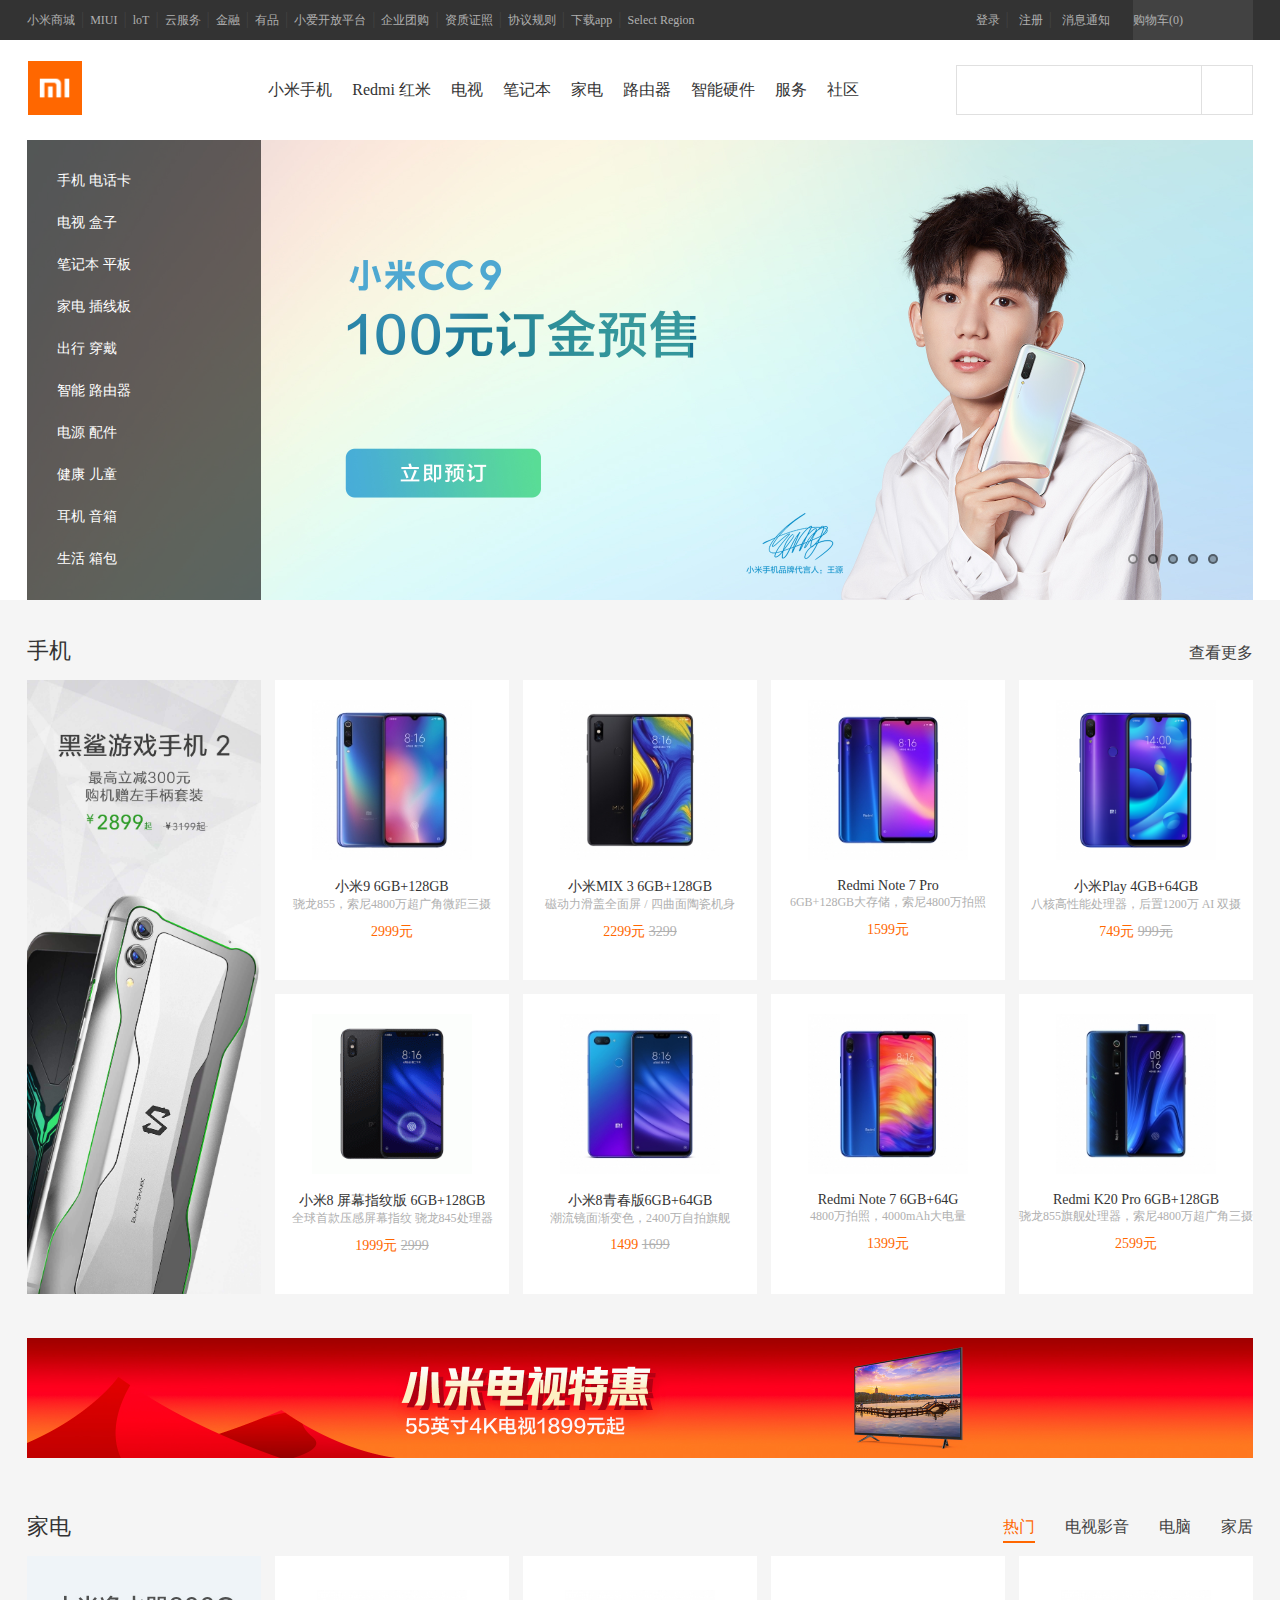
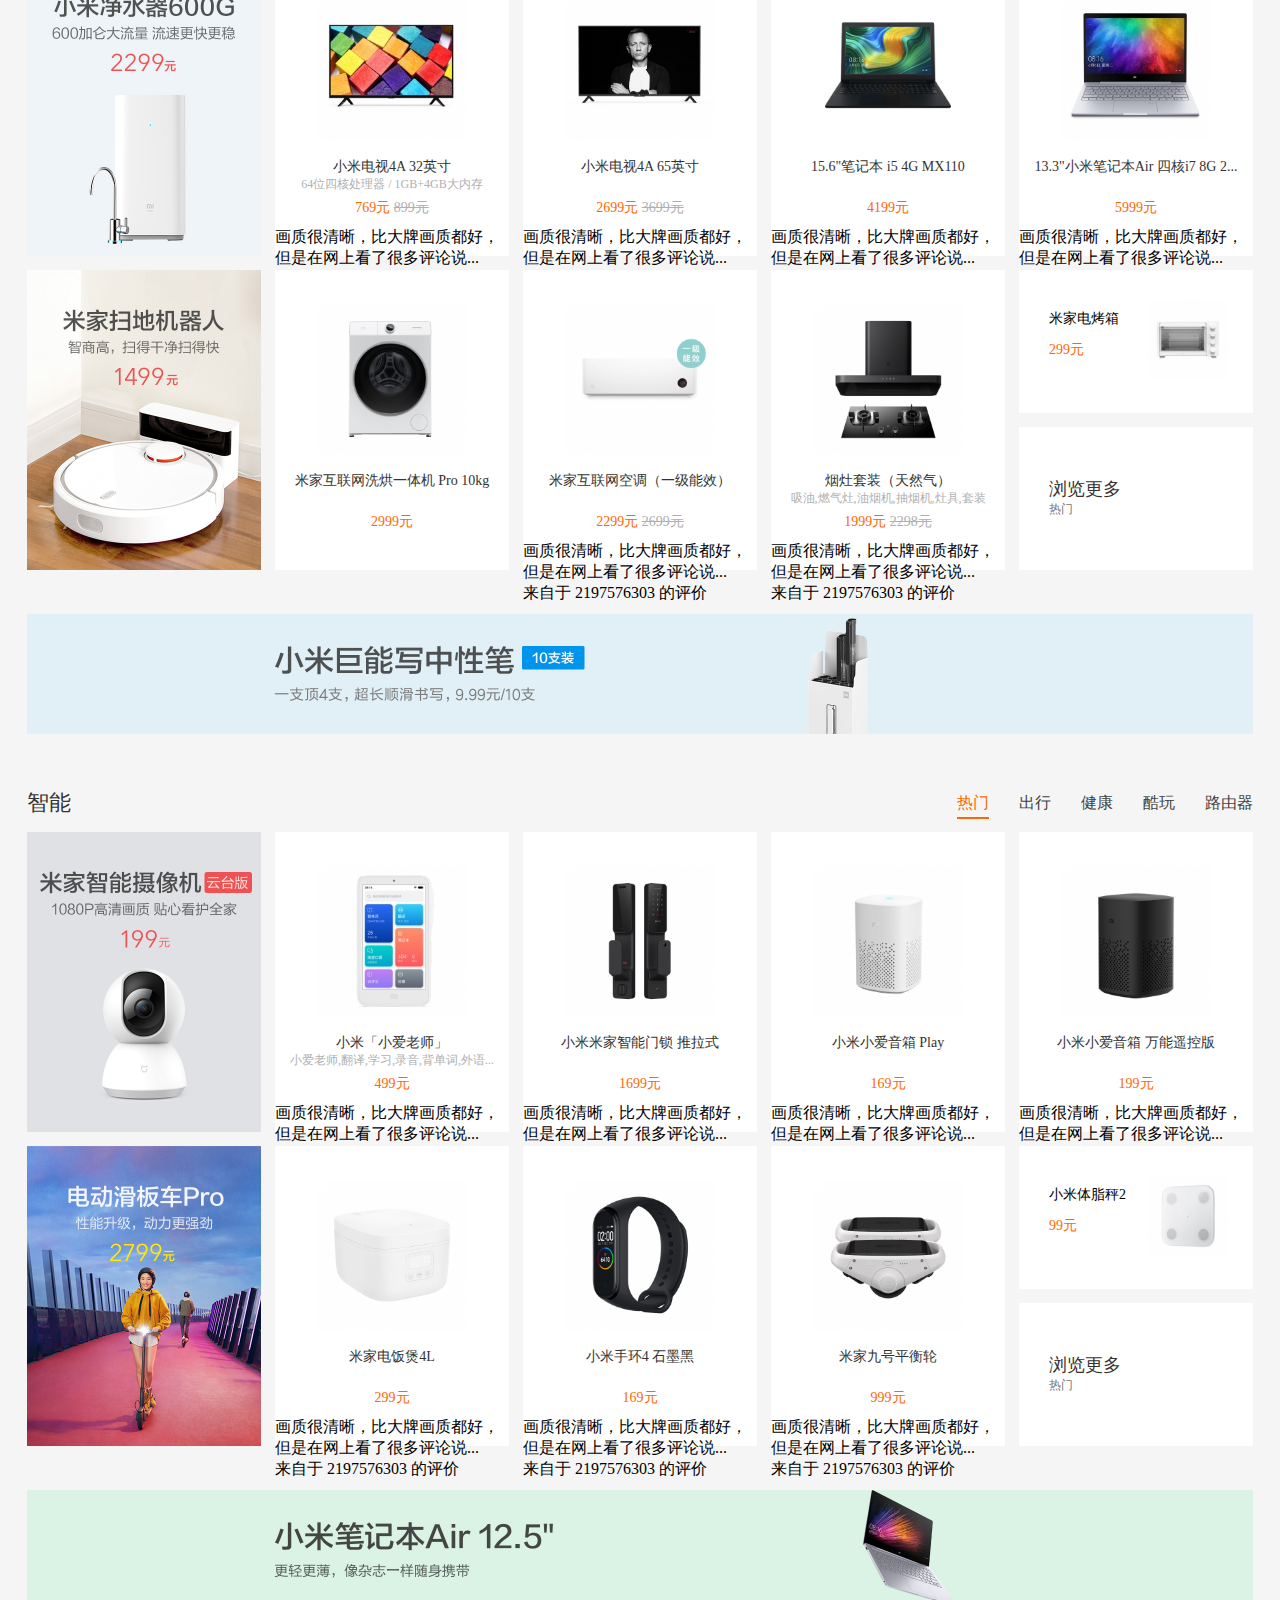
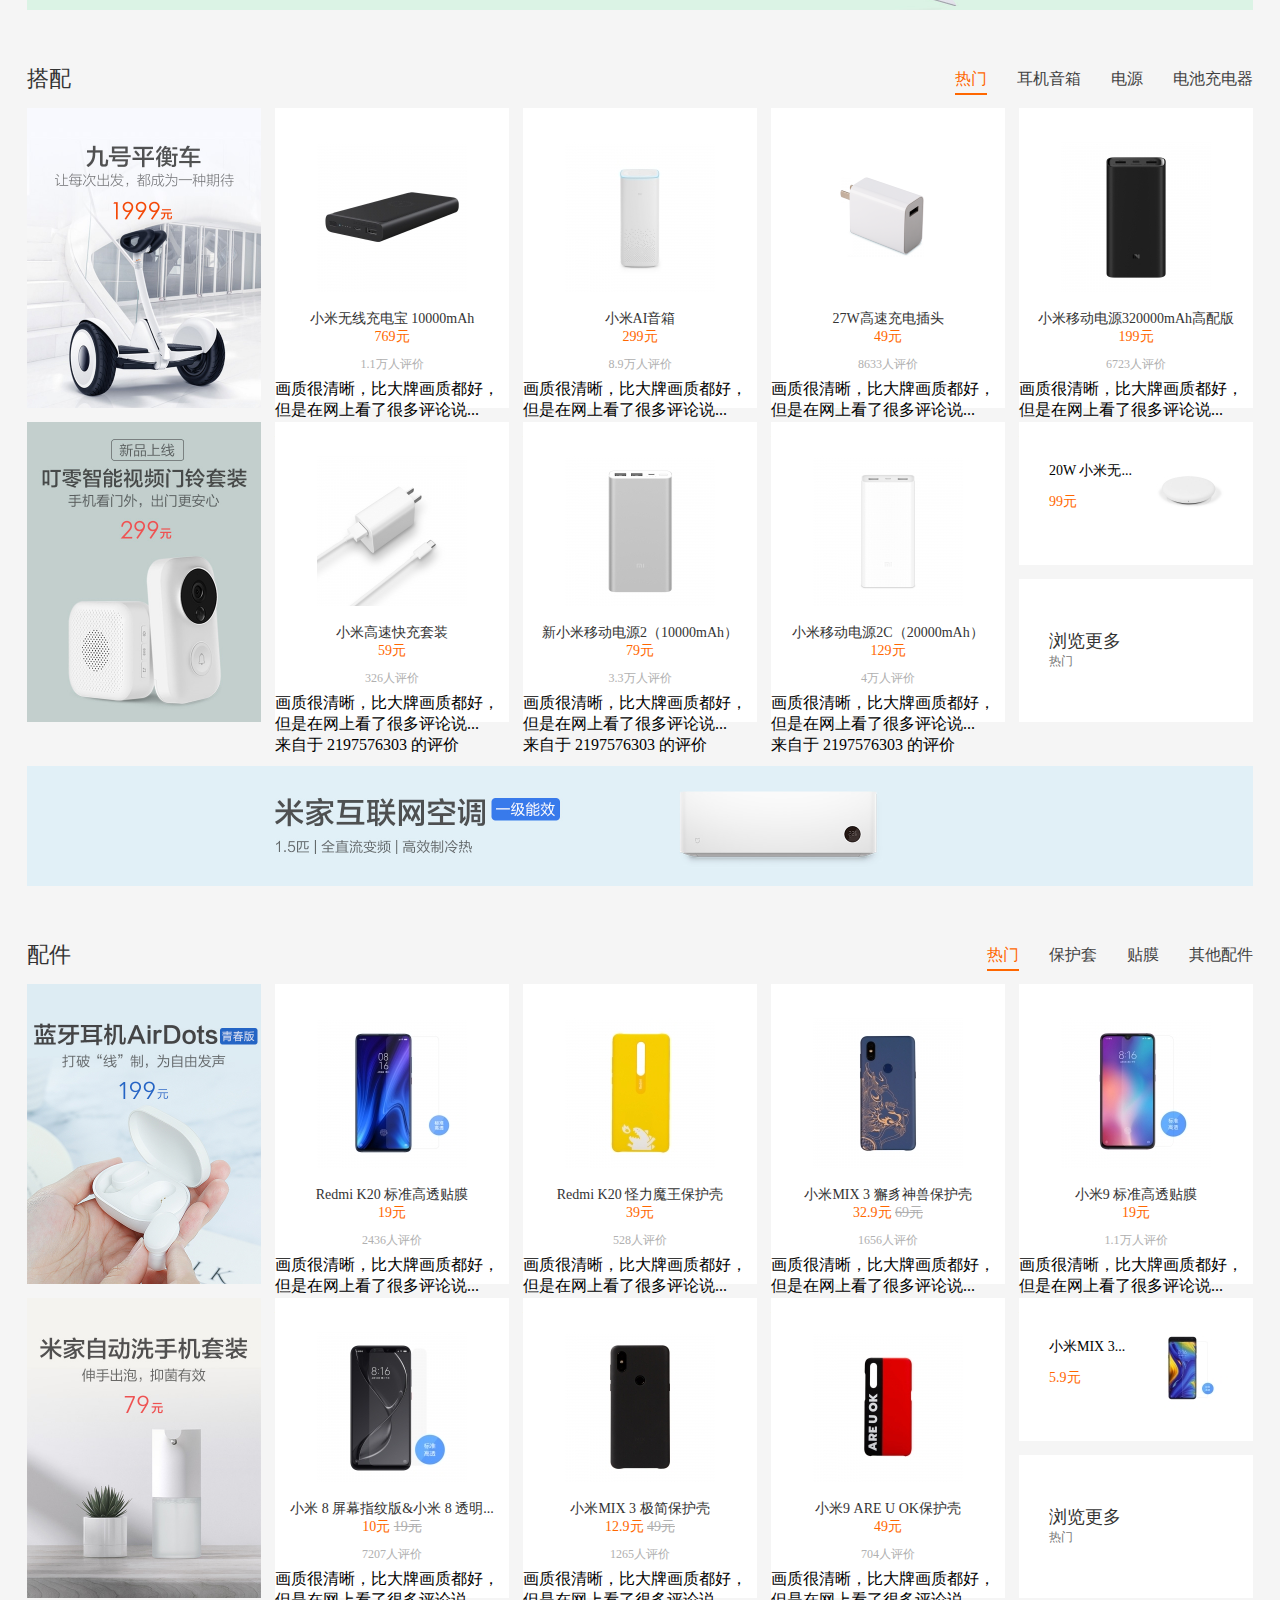
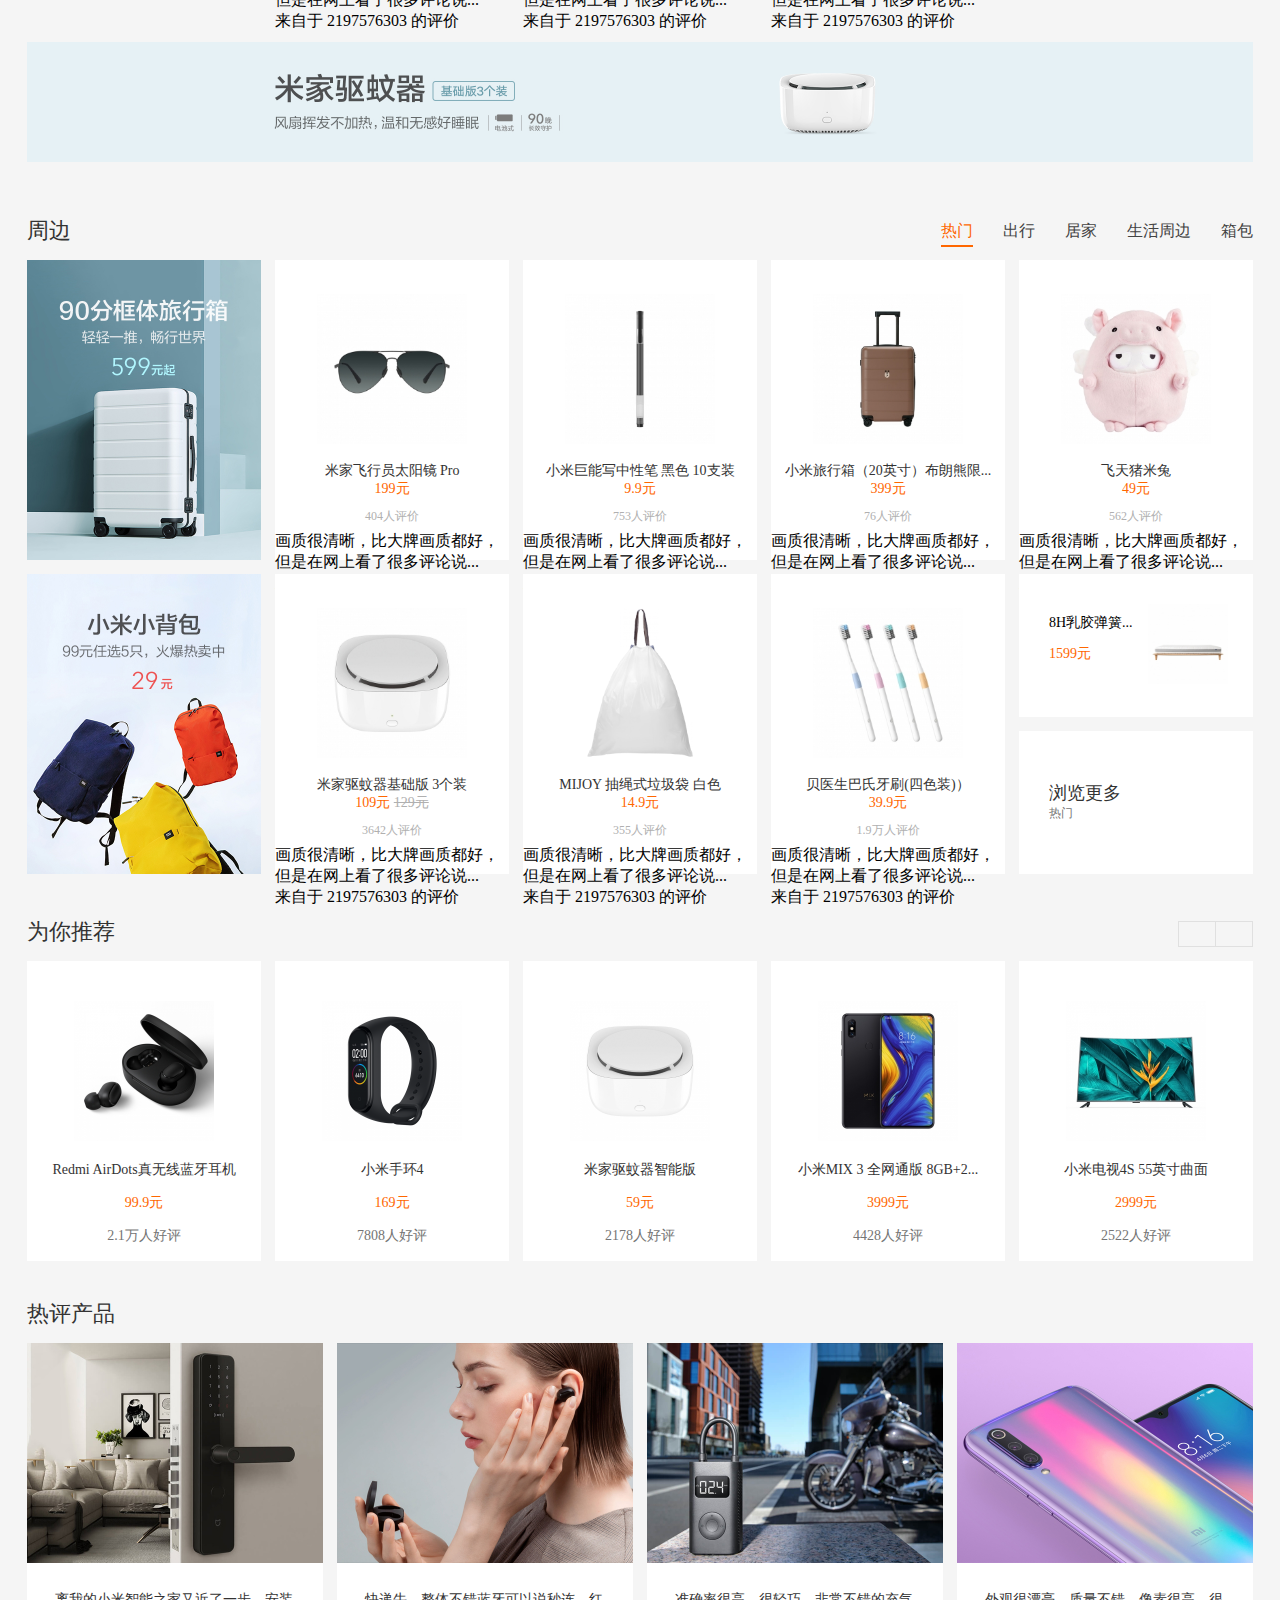
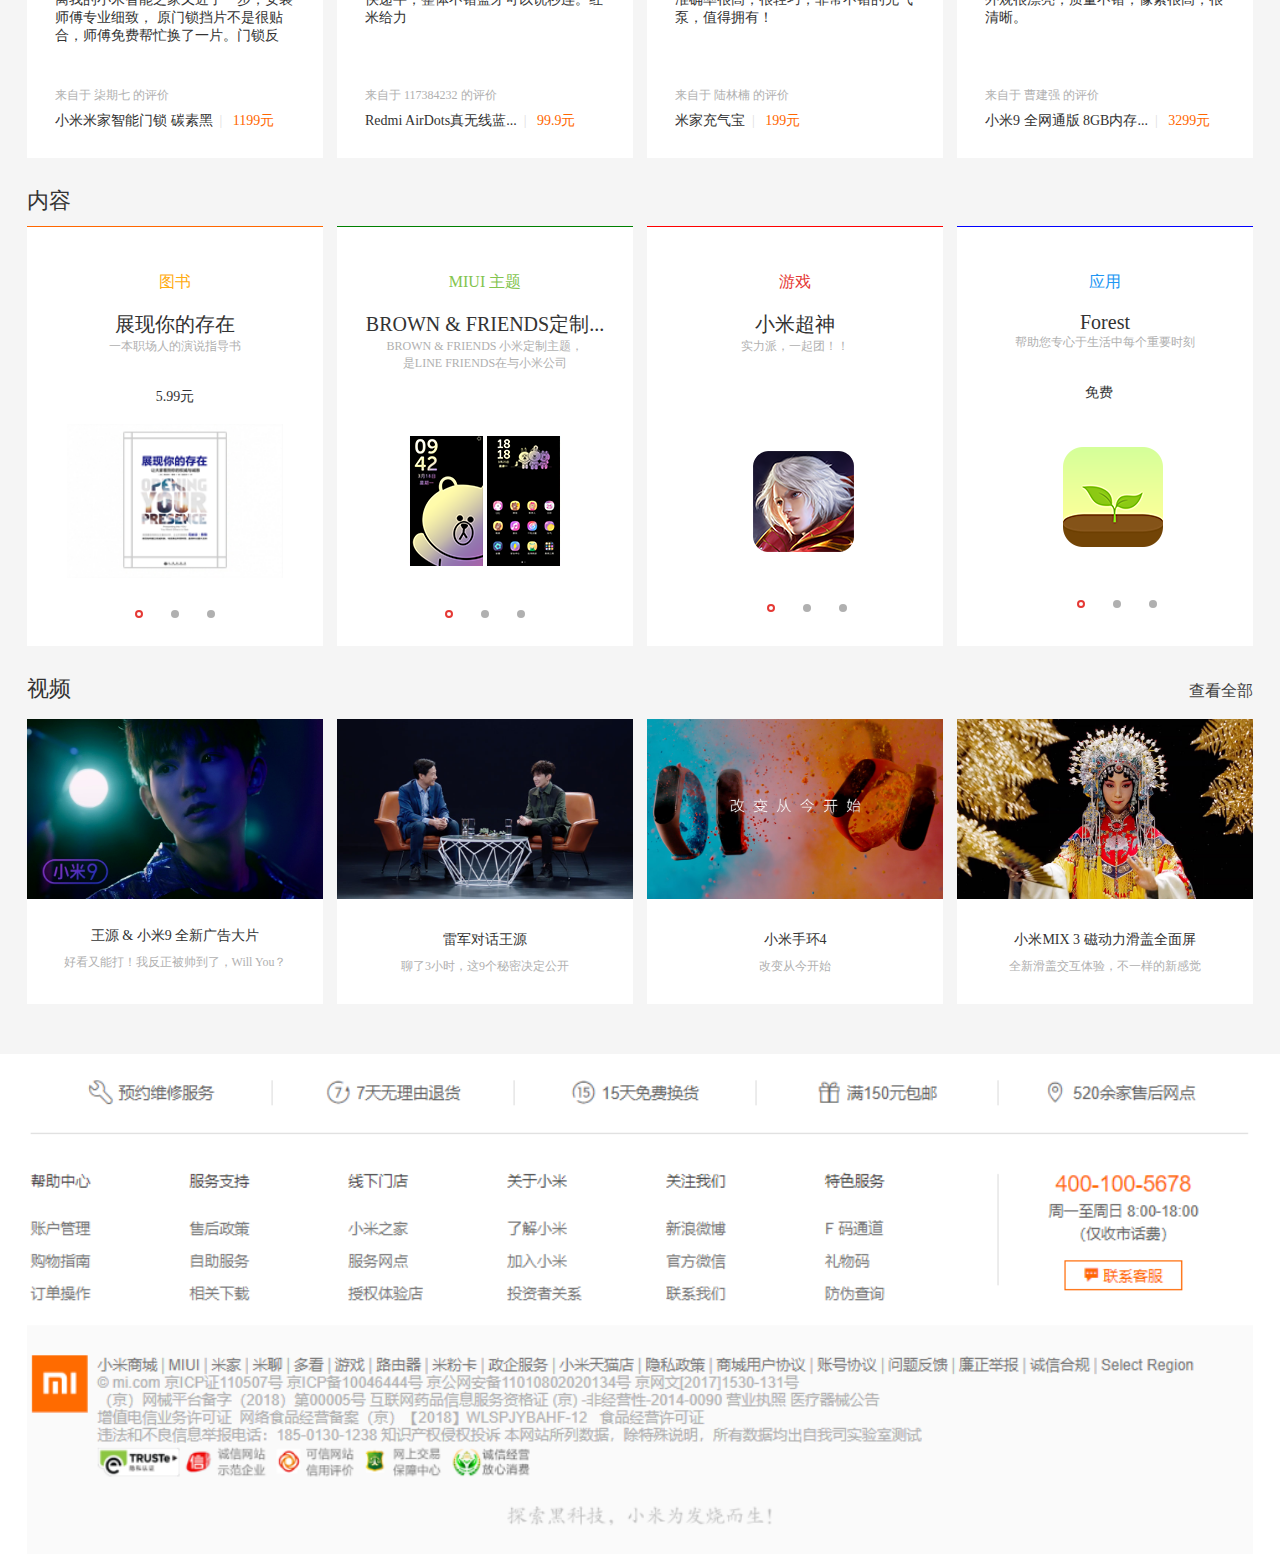
==== index.html @ 8a7d08f1 "xiaomi2" ====
<!DOCTYPE html>
<html lang="en">

<head>
    <meta charset="UTF-8">
    <meta name="viewport" content="width=device-width, initial-scale=1.0">
    <meta http-equiv="X-UA-Compatible" content="ie=edge">
    <title>小米</title>
    <link rel="stylesheet" href="css/intex.css">
    <link rel="stylesheet" href="https://at.alicdn.com/t/font_1262362_yqlhal5n5m.css">
</head>

<body>
    <!--头部开始  -->
    <div class="header">
        <div class="header-box">
            <div class="header-left">
                <a href="">小米商城</a><span>|</span><a href="">MIUI</a><span>|</span><a href="">loT</a><span>|</span><a
                    href="">云服务</a><span>|</span><a href="">金融</a><span>|</span><a href="">有品</a><span>|</span><a
                    href="">小爱开放平台</a><span>|</span><a href="">企业团购</a><span>|</span><a href="">资质证照</a><span>|</span><a
                    href="">协议规则</a><span>|</span><a href="">下载app</a><span>|</span><a href="">Select Region
                    </Select></a>
            </div>
            <div class="header-right">
                <div class="header-shopping">
                    <a href="">
                        <div><i class="iconfont icon-shouye2-copy"></div></i>
                        <p>购物车(0)</p>
                </div>
                </a>
                <div class="right1">
                    <a href="">登录</a><span>|</span>
                    <a href="">注册</a><span>|</span>
                    <a href="">消息通知</a></div>
            </div>
        </div>
    </div>
    <!-- 头部结束 -->
    <!-- 搜索栏开始 -->
    <div class="box1">
        <div class="box2">
            <img src="img/img72.png" alt="">
        </div>
        <div class="box3">
            <ul class="box4">
                <li>社区</li>
                <li>服务</li>
                <li>智能硬件</li>
                <li>路由器</li>
                <li>家电</li>
                <li>笔记本</li>
                <li>电视</li>
                <li>Redmi 红米</li>
                <li>小米手机</li>
            </ul>
        </div>
        <div class="big">
        <input type="text">
        <div class="box5 box6">
            <i class="iconfont icon-sousuo"></i>
        </div>
    </div>
    </div>
    <!-- 搜索栏结束 -->
    <!-- 轮播图开始 -->
    <div class="box7">
        <div class="box8">
           <a href=""><img src="img/img82.jpg" alt=""></a>
           <a href=""><img src="img/img81.jpg" alt=""></a>
           <a href=""><img src="img/img80.jpg" alt=""></a>
           <a href=""><img src="img/img79.jpg" alt=""></a>
           <a href=""><img src="img/img78.jpg" alt=""></a>
           <div class="box9">
             <div class="box11">手机 电话卡
                 <i class="iconfont icon-left1"  ></i>
             </div>
              <div class="box11">电视 盒子
                    <i class="iconfont icon-left1"  ></i>
              </div>
              <div class="box11">笔记本 平板
                    <i class="iconfont icon-left1"  ></i>
              </div>
              <div class="box11">家电 插线板
                    <i class="iconfont icon-left1"  ></i>
              </div>
              <div class="box11">出行 穿戴
                    <i class="iconfont icon-left1"  ></i>
              </div>
              <div class="box11">智能 路由器
                    <i class="iconfont icon-left1"  ></i>
              </div>
              <div class="box11">电源  配件
                    <i class="iconfont icon-left1"  ></i>
              </div>
              <div class="box11">健康 儿童
                    <i class="iconfont icon-left1"  ></i>
              </div>
              <div class="box11">耳机 音箱
                    <i class="iconfont icon-left1"  ></i>
              </div>
              <div class="box11">生活 箱包
                    <i class="iconfont icon-left1"  ></i>
              </div>
           </div>
           <div class="jiantou jiantou1">
                <i class="iconfont icon-left" ></i>
           </div>
           <div class="jiantou jiantou2">
               <i class="iconfont icon-jiantou" ></i>
           </div>
           <div class="dian">
               <div class="dian1"></div>
               <div class="dian1"></div>
               <div class="dian1"></div>
               <div class="dian1"></div>
               <div class="dian1 dian2"></div>
           </div>
        </div>
    </div>
    <!-- 手机开始 -->
    <div class="main">
        <div class="main-box1">
            <div class="main-box1-top">
                <div class="main-box1-title">手机</div>
                <div class="main-box1-more">
                    查看更多
                    <i class="iconfont icon-yuanxingyoujiantou"></i>
                </div>
            </div>
            <ul class="main-box1-bottom">
                <div class="main-box1-bottom1">
                    <img src="img/img2.jpg" alt="">
                </div>
                <ul class="main-box1-bottom2">
                    <li class="mobile">
                        <div class="mobile-img1">
                            <img src="img/img3.jpg" alt="">
                        </div>
                        <div class="box-1">小米9 6GB+128GB</div>
                        <div class="box-2">骁龙855，索尼4800万超广角微距三摄</div>
                        <div class="box-3">2999元</div>
                    </li>
                    <li class="mobile">
                        <div class="mobile-img1">
                            <img src="img/img4.jpg" alt="">
                        </div>
                        <div class="box-4">小米MIX 3 6GB+128GB</div>
                        <div class="box-5">磁动力滑盖全面屏 / 四曲面陶瓷机身</div>
                        <div class="box-6">2299元
                            <s class="box-7">3299</s>
                        </div>
                    </li>
                    <li class="mobile">
                        <div class="mobile-img1">
                            <img src="img/img5.jpg" alt="">
                        </div>
                        <div class="box-8">Redmi Note 7 Pro</div>
                        <div class="box-9">6GB+128GB大存储，索尼4800万拍照</div>
                        <div class="box-10">1599元</div>
                    </li>
                    <li class="mobile">
                        <div class="mobile-img1">
                            <img src="img/img6.png" alt="">
                        </div>
                        <div class="box-11">小米Play 4GB+64GB</div>
                        <div class="box-12">八核高性能处理器，后置1200万 AI 双摄</div>
                        <div class="box-13">749元 <s class="box-14">999元</s></div>
                    </li>
                    <li class="mobile">
                        <div class="mobile-img1">
                            <img src="img/img7.png" alt="">
                        </div>
                        <div class="box-15">小米8 屏幕指纹版 6GB+128GB</div>
                        <div class="box-16">全球首款压感屏幕指纹 骁龙845处理器</div>
                        <div class="box-17">1999元 <s class="box-18">2999</s></div>
                    </li>
                    <li class="mobile">
                        <div class="mobile-img1">
                            <img src="img/img8.jpg" alt="">
                        </div>
                        <div class="box-19">小米8青春版6GB+64GB</div>
                        <div class="box-20">潮流镜面渐变色，2400万自拍旗舰</div>
                        <div class="box-21">1499 <s class="box-22">1699</s></div>
                    </li>
                    <li class="mobile">
                        <div class="mobile-img1">
                            <img src="img/img9.jpg" alt="">
                        </div>
                        <div class="box-23">Redmi Note 7 6GB+64G</div>
                        <div class="box-24">4800万拍照，4000mAh大电量</div>
                        <div class="box-25">1399元</div>
                    </li>
                    <li class="mobile">
                        <div class="mobile-img1">
                            <img src="img/img10.jpg" alt="">
                        </div>
                        <div class="box-26">Redmi K20 Pro 6GB+128GB</div>
                        <div class="box-27">骁龙855旗舰处理器，索尼4800万超广角三摄</div>
                        <div class="box-28">2599元</div>
                    </li>
                </ul>
        </div>
        <div class="box-29">
            <img src="img/img11.jpg" alt="">
        </div>
        <div class="box-30">
            <div class="box-31">
                <div class="box-33">家电 </div>
                <div class="box-34">家居</div>
                <div class="box-34">电脑</div>
                <div class="box-34">电视影音</div>
                <div class="box-34 box-35">热门</div>
            </div>
            <div class="box-32">
                <div class="box-36">
                    <div class="box-38">
                        <img src="img/img12.jpg" alt="">
                    </div>
                    <div class="box-38">
                        <img src="img/img13.jpg" alt="">
                    </div>
                </div>
                <ul class="box-40">
                    <li class="box-41">
                        <div class="box-43">
                            <img src="img/img14.jpg" alt="">

                        </div>
                        <div class="box-44">小米电视4A 32英寸</div>
                        <div class="box-45">64位四核处理器 / 1GB+4GB大内存</div>
                        <div class="box-46">769元 <s class="box-47">899元</s></div>
                        <div class="box66">
                            <span>画质很清晰，比大牌画质都好，但是在网上看了很多评论说...</span>
                            <div class="box67"> 来自于 2197576303 的评价</div>
                        </div>
                    </li>
                    <li class="box-41">
                        <div class="box-43">
                            <img src="img/img15.jpg" alt="">
                        </div>
                        <div class="box-44">小米电视4A 65英寸</div>
                        <div class="box-45"></div>
                        <div class="box-46">2699元 <s class="box-47">3699元</s></div>
                        <div class="box66">
                            <span>画质很清晰，比大牌画质都好，但是在网上看了很多评论说...</span>
                            <div class="box67"> 来自于 2197576303 的评价</div>
                        </div>
                    </li>
                    <li class="box-41">
                        <div class="box-43">
                            <img src="img/img16.png" alt="">
                        </div>
                        <div class="box-44">15.6"笔记本 i5 4G MX110</div>
                        <div class="box-45"></div>
                        <div class="box-46">4199元</div>
                        <div class="box66">
                            <span>画质很清晰，比大牌画质都好，但是在网上看了很多评论说...</span>
                            <div class="box67"> 来自于 2197576303 的评价</div>
                        </div>
                    </li>
                    <li class="box-41">
                        <div class="box-43">
                            <img src="img/img17.jpg" alt="">
                        </div>
                        <div class="box-44">13.3"小米笔记本Air 四核i7 8G 2...</div>
                        <div class="box-45"></div>
                        <div class="box-46">5999元</div>
                        <div class="box66">
                            <span>画质很清晰，比大牌画质都好，但是在网上看了很多评论说...</span>
                            <div class="box67"> 来自于 2197576303 的评价</div>
                        </div>
                    </li>
                    <li class="box-41">
                        <div class="box-43">
                            <img src="img/img18.jpg" alt="">
                        </div>
                        <div class="box-44">米家互联网洗烘一体机 Pro 10kg</div>
                        <div class="box-45"></div>
                        <div class="box-46">2999元</div>
                    </li>
                    <li class="box-41">
                        <div class="box-43">
                            <img src="img/img19.jpg" alt="">
                        </div>
                        <div class="box-44">米家互联网空调（一级能效）</div>
                        <div class="box-45"></div>
                        <div class="box-46">2299元 <s class="box-47">2699元</s></div>
                        <div class="box66">
                            <span>画质很清晰，比大牌画质都好，但是在网上看了很多评论说...</span>
                            <div class="box67"> 来自于 2197576303 的评价</div>
                        </div>
                    </li>
                    <li class="box-41">
                        <div class="box-43">
                            <img src="img/img20.jpg" alt="">
                        </div>
                        <div class="box-44">烟灶套装（天然气）</div>
                        <div class="box-45">吸油,燃气灶,油烟机,抽烟机,灶具,套装</div>
                        <div class="box-46">1999元 <s class="box-47">2298元</s></div>
                        <div class="box66">
                            <span>画质很清晰，比大牌画质都好，但是在网上看了很多评论说...</span>
                            <div class="box67"> 来自于 2197576303 的评价</div>
                        </div>
                    </li>
                    <li class="box-41 box-42">
                        <div class="box-48">
                            <img src="img/img21.jpg" alt="">
                        </div>
                        <div class="box-49">米家电烤箱</div>
                        <div class="box-50">299元</div>
                    </li>
                    <li class="box-41 box-42">
                        <div class="box-51">
                            <i class="iconfont icon-youjiantou"></i>
                        </div>
                        <div class="box-52">浏览更多 </div>
                        <div class="box-53">热门</div>
                    </li>
                </ul>
            </div>
        </div>
        <div class="box-29">
            <img src="img/img22.jpg" alt="">
        </div>
        <div class="box-30">
            <div class="box-31">
                <div class="box-33">智能 </div>
                <div class="box-34">路由器</div>
                <div class="box-34">酷玩</div>
                <div class="box-34">健康</div>
                <div class="box-34">出行</div>
                <div class="box-34 box-35">热门</div>
            </div>
            <div class="box-32">
                <div class="box-36">
                    <div class="box-38">
                        <img src="img/img23.jpg" alt="">
                    </div>
                    <div class="box-38">
                        <img src="img/img24.jpg" alt="">
                    </div>
                </div>
                <ul class="box-40">
                    <li class="box-41">
                        <div class="box-43">
                            <img src="img/img25.jpg" alt="">

                        </div>
                        <div class="box-44">小米「小爱老师」</div>
                        <div class="box-45">小爱老师,翻译,学习,录音,背单词,外语...</div>
                        <div class="box-46">499元</div>
                        <div class="box66">
                            <span>画质很清晰，比大牌画质都好，但是在网上看了很多评论说...</span>
                            <div class="box67"> 来自于 2197576303 的评价</div>
                        </div>
                    </li>
                    <li class="box-41">
                        <div class="box-43">
                            <img src="img/img26.jpg" alt="">
                        </div>
                        <div class="box-44">小米米家智能门锁 推拉式</div>
                        <div class="box-45"></div>
                        <div class="box-46">1699元</div>
                        <div class="box66">
                            <span>画质很清晰，比大牌画质都好，但是在网上看了很多评论说...</span>
                            <div class="box67"> 来自于 2197576303 的评价</div>
                        </div>
                    </li>
                    <li class="box-41">
                        <div class="box-43">
                            <img src="img/img27.jpg" alt="">
                        </div>
                        <div class="box-44">小米小爱音箱 Play</div>
                        <div class="box-45"></div>
                        <div class="box-46">169元</div>
                        <div class="box66">
                            <span>画质很清晰，比大牌画质都好，但是在网上看了很多评论说...</span>
                            <div class="box67"> 来自于 2197576303 的评价</div>
                        </div>
                    </li>
                    <li class="box-41">
                        <div class="box-43">
                            <img src="img/img28.jpg" alt="">
                        </div>
                        <div class="box-44">小米小爱音箱 万能遥控版</div>
                        <div class="box-45"></div>
                        <div class="box-46">199元</div>
                        <div class="box66">
                            <span>画质很清晰，比大牌画质都好，但是在网上看了很多评论说...</span>
                            <div class="box67"> 来自于 2197576303 的评价</div>
                        </div>
                    </li>
                    <li class="box-41">
                        <div class="box-43">
                            <img src="img/img29.jpg" alt="">
                        </div>
                        <div class="box-44">米家电饭煲4L</div>
                        <div class="box-45"></div>
                        <div class="box-46">299元</div>
                        <div class="box66">
                            <span>画质很清晰，比大牌画质都好，但是在网上看了很多评论说...</span>
                            <div class="box67"> 来自于 2197576303 的评价</div>
                        </div>
                    </li>
                    <li class="box-41">
                        <div class="box-43">
                            <img src="img/img29.png" alt="">
                        </div>
                        <div class="box-44">小米手环4 石墨黑</div>
                        <div class="box-45"></div>
                        <div class="box-46">169元</div>
                        <div class="box66">
                            <span>画质很清晰，比大牌画质都好，但是在网上看了很多评论说...</span>
                            <div class="box67"> 来自于 2197576303 的评价</div>
                        </div>
                    </li>
                    <li class="box-41">
                        <div class="box-43">
                            <img src="img/img30.jpg" alt="">
                        </div>
                        <div class="box-44">米家九号平衡轮</div>
                        <div class="box-45"></div>
                        <div class="box-46">999元</div>
                        <div class="box66">
                            <span>画质很清晰，比大牌画质都好，但是在网上看了很多评论说...</span>
                            <div class="box67"> 来自于 2197576303 的评价</div>
                        </div>
                    </li>
                    <li class="box-41 box-42">
                        <div class="box-48">
                            <img src="img/img31.jpg" alt="">
                        </div>
                        <div class="box-49">小米体脂秤2</div>
                        <div class="box-50">99元</div>
                    </li>
                    <li class="box-41 box-42">
                        <div class="box-51">
                            <i class="iconfont icon-youjiantou"></i>
                        </div>
                        <div class="box-52">浏览更多 </div>
                        <div class="box-53">热门</div>
                    </li>
                </ul>
            </div>
        </div>
        <div class="box-29">
            <img src="img/img32.jpg" alt="">
        </div>
        <div class="box-30">
            <div class="box-31">
                <div class="box-33">搭配 </div>
                <div class="box-34">电池充电器</div>
                <div class="box-34">电源</div>
                <div class="box-34">耳机音箱</div>
                <div class="box-34 box-35">热门</div>
            </div>
            <div class="box-32">
                <div class="box-36">
                    <div class="box-38">
                        <img src="img/img33.jpg" alt="">
                    </div>
                    <div class="box-38">
                        <img src="img/img34.jpg" alt="">
                    </div>
                </div>
                <ul class="box-40">
                    <li class="box-41">
                        <div class="box-43">
                            <img src="img/img35.jpg" alt="">

                        </div>
                        <div class="box-44">小米无线充电宝 10000mAh</div>
                        <div class="box-46">769元</div>
                        <div class="box-45">1.1万人评价</div>
                        <div class="box66">
                            <span>画质很清晰，比大牌画质都好，但是在网上看了很多评论说...</span>
                            <div class="box67"> 来自于 2197576303 的评价</div>
                        </div>
                    </li>
                    <li class="box-41">
                        <div class="box-43">
                            <img src="img/img36.jpg" alt="">
                        </div>
                        <div class="box-44">小米AI音箱</div>
                        <div class="box-46">299元</div>
                        <div class="box-45">8.9万人评价</div>
                        <div class="box66">
                            <span>画质很清晰，比大牌画质都好，但是在网上看了很多评论说...</span>
                            <div class="box67"> 来自于 2197576303 的评价</div>
                        </div>
                    </li>
                    <li class="box-41">
                        <div class="box-43">
                            <img src="img/img37.png" alt="">
                        </div>
                        <div class="box-44">27W高速充电插头</div>
                        <div class="box-46">49元</div>
                        <div class="box-45">8633人评价</div>
                        <div class="box66">
                            <span>画质很清晰，比大牌画质都好，但是在网上看了很多评论说...</span>
                            <div class="box67"> 来自于 2197576303 的评价</div>
                        </div>
                    </li>
                    <li class="box-41">
                        <div class="box-43">
                            <img src="img/img38.jpg" alt="">
                        </div>
                        <div class="box-44">小米移动电源320000mAh高配版</div>
                        <div class="box-46">199元</div>
                        <div class="box-45">6723人评价</div>
                        <div class="box66">
                            <span>画质很清晰，比大牌画质都好，但是在网上看了很多评论说...</span>
                            <div class="box67"> 来自于 2197576303 的评价</div>
                        </div>
                    </li>
                    <li class="box-41">
                        <div class="box-43">
                            <img src="img/img39.jpg" alt="">
                        </div>
                        <div class="box-44">小米高速快充套装</div>
                        <div class="box-46">59元</div>
                        <div class="box-45">326人评价</div>
                        <div class="box66">
                            <span>画质很清晰，比大牌画质都好，但是在网上看了很多评论说...</span>
                            <div class="box67"> 来自于 2197576303 的评价</div>
                        </div>
                    </li>
                    <li class="box-41">
                        <div class="box-43">
                            <img src="img/img40.jpg" alt="">
                        </div>
                        <div class="box-44">新小米移动电源2（10000mAh）</div>
                        <div class="box-46">79元</div>
                        <div class="box-45">3.3万人评价</div>
                        <div class="box66">
                            <span>画质很清晰，比大牌画质都好，但是在网上看了很多评论说...</span>
                            <div class="box67"> 来自于 2197576303 的评价</div>
                        </div>
                    </li>
                    <li class="box-41">
                        <div class="box-43">
                            <img src="img/img41.jpg" alt="">
                        </div>
                        <div class="box-44">小米移动电源2C（20000mAh）</div>
                        <div class="box-46">129元</div>
                        <div class="box-45">4万人评价</div>
                        <div class="box66">
                            <span>画质很清晰，比大牌画质都好，但是在网上看了很多评论说...</span>
                            <div class="box67"> 来自于 2197576303 的评价</div>
                        </div>
                    </li>
                    <li class="box-41 box-42">
                        <div class="box-48">
                            <img src="img/img42.jpg" alt="">
                        </div>
                        <div class="box-49">20W 小米无...</div>
                        <div class="box-50">99元</div>
                    </li>
                    <li class="box-41 box-42">
                        <div class="box-51">
                            <i class="iconfont icon-youjiantou"></i>
                        </div>
                        <div class="box-52">浏览更多 </div>
                        <div class="box-53">热门</div>
                    </li>
                </ul>
            </div>
        </div>
        <div class="box-29">
            <img src="img/img43.jpg" alt="">
        </div>
        <div class="box-30">
            <div class="box-31">
                <div class="box-33">配件 </div>
                <div class="box-34">其他配件</div>
                <div class="box-34">贴膜</div>
                <div class="box-34">保护套</div>
                <div class="box-34 box-35">热门</div>
            </div>
            <div class="box-32">
                <div class="box-36">
                    <div class="box-38">
                        <img src="img/img45.jpg" alt="">
                    </div>
                    <div class="box-38">
                        <img src="img/img46.jpg" alt="">
                    </div>
                </div>
                <ul class="box-40">
                    <li class="box-41">
                        <div class="box-43">
                            <img src="img/img47.jpg" alt="">

                        </div>
                        <div class="box-44">Redmi K20 标准高透贴膜</div>
                        <div class="box-46">19元</div>
                        <div class="box-45">2436人评价</div>
                        <div class="box66">
                            <span>画质很清晰，比大牌画质都好，但是在网上看了很多评论说...</span>
                            <div class="box67"> 来自于 2197576303 的评价</div>
                        </div>
                    </li>
                    <li class="box-41">
                        <div class="box-43">
                            <img src="img/img48.jpg" alt="">
                        </div>
                        <div class="box-44">Redmi K20 怪力魔王保护壳</div>
                        <div class="box-46">39元</div>
                        <div class="box-45">528人评价</div>
                        <div class="box66">
                            <span>画质很清晰，比大牌画质都好，但是在网上看了很多评论说...</span>
                            <div class="box67"> 来自于 2197576303 的评价</div>
                        </div>
                    </li>
                    <li class="box-41">
                        <div class="box-43">
                            <img src="img/img49.jpg" alt="">
                        </div>
                        <div class="box-44">小米MIX 3 獬豸神兽保护壳</div>
                        <div class="box-46">32.9元 <s class="box-47">69元</s></div>
                        <div class="box-45">1656人评价</div>
                        <div class="box66">
                            <span>画质很清晰，比大牌画质都好，但是在网上看了很多评论说...</span>
                            <div class="box67"> 来自于 2197576303 的评价</div>
                        </div>
                    </li>
                    <li class="box-41">
                        <div class="box-43">
                            <img src="img/img50.jpg" alt="">
                        </div>
                        <div class="box-44">小米9 标准高透贴膜</div>
                        <div class="box-46">19元</div>
                        <div class="box-45">1.1万人评价</div>
                        <div class="box66">
                            <span>画质很清晰，比大牌画质都好，但是在网上看了很多评论说...</span>
                            <div class="box67"> 来自于 2197576303 的评价</div>
                        </div>
                    </li>
                    <li class="box-41">
                        <div class="box-43">
                            <img src="img/img51.jpg" alt="">
                        </div>
                        <div class="box-44">小米 8 屏幕指纹版&小米 8 透明...</div>
                        <div class="box-46">10元 <s class="box-47">19元</s></div>
                        <div class="box-45">7207人评价</div>
                        <div class="box66">
                            <span>画质很清晰，比大牌画质都好，但是在网上看了很多评论说...</span>
                            <div class="box67"> 来自于 2197576303 的评价</div>
                        </div>
                    </li>
                    <li class="box-41">
                        <div class="box-43">
                            <img src="img/img52.jpg" alt="">
                        </div>
                        <div class="box-44">小米MIX 3 极简保护壳</div>
                        <div class="box-46">12.9元 <s class="box-47">49元</s></div>
                        <div class="box-45">1265人评价</div>
                        <div class="box66">
                            <span>画质很清晰，比大牌画质都好，但是在网上看了很多评论说...</span>
                            <div class="box67"> 来自于 2197576303 的评价</div>
                        </div>
                    </li>
                    <li class="box-41">
                        <div class="box-43">
                            <img src="img/img53.jpg" alt="">
                        </div>
                        <div class="box-44">小米9 ARE U OK保护壳</div>
                        <div class="box-46">49元</div>
                        <div class="box-45">704人评价</div>
                        <div class="box66">
                            <span>画质很清晰，比大牌画质都好，但是在网上看了很多评论说...</span>
                            <div class="box67"> 来自于 2197576303 的评价</div>
                        </div>
                    </li>
                    <li class="box-41 box-42">
                        <div class="box-48">
                            <img src="img/img54.jpg" alt="">
                        </div>
                        <div class="box-49">小米MIX 3...</div>
                        <div class="box-50">5.9元</div>
                    </li>
                    <li class="box-41 box-42">
                        <div class="box-51">
                            <i class="iconfont icon-youjiantou"></i>
                        </div>
                        <div class="box-52">浏览更多 </div>
                        <div class="box-53">热门</div>
                    </li>
                </ul>
            </div>
        </div>
        <div class="box-29">
            <img src="img/img44.jpg" alt="">
        </div>
        <div class="box-30">
            <div class="box-31">
                <div class="box-33">周边 </div>
                <div class="box-34">箱包</div>
                <div class="box-34">生活周边</div>
                <div class="box-34">居家</div>
                <div class="box-34">出行</div>
                <div class="box-34 box-35">热门</div>
            </div>
            <div class="box-32">
                <div class="box-36">
                    <div class="box-38">
                        <img src="img/img55.jpg" alt="">
                    </div>
                    <div class="box-38">
                        <img src="img/img56.jpg" alt="">
                    </div>
                </div>
                <ul class="box-40">
                    <li class="box-41">
                        <div class="box-43">
                            <img src="img/img57.jpg" alt="">

                        </div>
                        <div class="box-44">米家飞行员太阳镜 Pro</div>
                        <div class="box-46">199元</div>
                        <div class="box-45">404人评价</div>
                        <div class="box66">
                            <span>画质很清晰，比大牌画质都好，但是在网上看了很多评论说...</span>
                            <div class="box67"> 来自于 2197576303 的评价</div>
                        </div>
                    </li>
                    <li class="box-41">
                        <div class="box-43">
                            <img src="img/img58.jpg" alt="">
                        </div>
                        <div class="box-44">小米巨能写中性笔 黑色 10支装</div>
                        <div class="box-46">9.9元</div>
                        <div class="box-45">753人评价</div>
                        <div class="box66">
                            <span>画质很清晰，比大牌画质都好，但是在网上看了很多评论说...</span>
                            <div class="box67"> 来自于 2197576303 的评价</div>
                        </div>
                    </li>
                    <li class="box-41">
                        <div class="box-43">
                            <img src="img/img59.jpg" alt="">
                        </div>
                        <div class="box-44">小米旅行箱（20英寸）布朗熊限...</div>
                        <div class="box-46">399元</div>
                        <div class="box-45">76人评价</div>
                        <div class="box66">
                            <span>画质很清晰，比大牌画质都好，但是在网上看了很多评论说...</span>
                            <div class="box67"> 来自于 2197576303 的评价</div>
                        </div>
                    </li>
                    <li class="box-41">
                        <div class="box-43">
                            <img src="img/img60.jpg" alt="">
                        </div>
                        <div class="box-44">飞天猪米兔</div>
                        <div class="box-46">49元</div>
                        <div class="box-45">562人评价</div>
                        <div class="box66">
                            <span>画质很清晰，比大牌画质都好，但是在网上看了很多评论说...</span>
                            <div class="box67"> 来自于 2197576303 的评价</div>
                        </div>
                    </li>
                    <li class="box-41">
                        <div class="box-43">
                            <img src="img/img61.jpg" alt="">
                        </div>
                        <div class="box-44">米家驱蚊器基础版 3个装</div>
                        <div class="box-46">109元 <s class="box-47">129元</s></div>
                        <div class="box-45">3642人评价</div>
                        <div class="box66">
                            <span>画质很清晰，比大牌画质都好，但是在网上看了很多评论说...</span>
                            <div class="box67"> 来自于 2197576303 的评价</div>
                        </div>
                    </li>
                    <li class="box-41">
                        <div class="box-43">
                            <img src="img/img62.png" alt="">
                        </div>
                        <div class="box-44">MIJOY 抽绳式垃圾袋 白色</div>
                        <div class="box-46">14.9元</div>
                        <div class="box-45">355人评价</div>
                        <div class="box66">
                            <span>画质很清晰，比大牌画质都好，但是在网上看了很多评论说...</span>
                            <div class="box67"> 来自于 2197576303 的评价</div>
                        </div>
                    </li>
                    <li class="box-41">
                        <div class="box-43">
                            <img src="img/img63.jpg" alt="">
                        </div>
                        <div class="box-44">贝医生巴氏牙刷(四色装)）</div>
                        <div class="box-46">39.9元</div>
                        <div class="box-45">1.9万人评价</div>
                        <div class="box66">
                            <span>画质很清晰，比大牌画质都好，但是在网上看了很多评论说...</span>
                            <div class="box67"> 来自于 2197576303 的评价</div>
                        </div>
                    </li>
                    <li class="box-41 box-42">
                        <div class="box-48">
                            <img src="img/img64.jpg" alt="">
                        </div>
                        <div class="box-49">8H乳胶弹簧...</div>
                        <div class="box-50">1599元</div>
                    </li>
                    <li class="box-41 box-42">
                        <div class="box-51">
                            <i class="iconfont icon-youjiantou"></i>
                        </div>
                        <div class="box-52">浏览更多 </div>
                        <div class="box-53">热门</div>
                    </li>
                </ul>
            </div>
        </div>
        <div class="box-54">
            <span>为你推荐</span>
            <div class="box-55">
                <i class="iconfont icon-jiantou"></i>
            </div>
            <div class="box-56">
                <i class="iconfont icon-left"></i>
            </div>
        </div>
        <div class="box-57">
            <div class="box-58">
                <div class="box-60">
                    <img src="img/img65.jpg" alt="">
                </div>
                <div class="box-61"> Redmi AirDots真无线蓝牙耳机 </div>
                <div class="box-62">99.9元</div>
                <div class="box-63"> 2.1万人好评 </div>
            </div>
            <div class="box-58">
                <div class="box-60">
                    <img src="img/img66.png" alt="">
                </div>
                <div class="box-61"> 小米手环4 </div>
                <div class="box-62">169元</div>
                <div class="box-63"> 7808人好评 </div>
            </div>
            <div class="box-58">
                <div class="box-60">
                    <img src="img/img67.jpg" alt="">
                </div>
                <div class="box-61"> 米家驱蚊器智能版 </div>
                <div class="box-62">59元</div>
                <div class="box-63"> 2178人好评 </div>
            </div>
            <div class="box-58">
                <div class="box-60">
                    <img src="img/img68.jpg" alt="">
                </div>
                <div class="box-61"> 小米MIX 3 全网通版 8GB+2... </div>
                <div class="box-62">3999元</div>
                <div class="box-63"> 4428人好评 </div>
            </div>
            <div class="box-58 box-59">
                <div class="box-60">
                    <img src="img/img69.jpg" alt="">
                </div>
                <div class="box-61"> 小米电视4S 55英寸曲面 </div>
                <div class="box-62">2999元</div>
                <div class="box-63"> 2522人好评 </div>
            </div>
        </div>
        <div class="box-64">热评产品</div>
        <div class="box-65">
            <div class="box-66">
                <div class="box-68">
                    <img src="img/img70.jpg" alt="">
                </div>
                <div class="box-69">离我的小米智能之家又近了一步，安装师傅专业细致，
                    原门锁挡片不是很贴合，师傅免费帮忙换了一片。门锁反</div>
                <div class="box-70">来自于 柒期七 的评价</div>
                <div class="box-71">小米米家智能门锁 碳素黑
                    <span>|</span> <span class="box-72">1199元</span>
                </div>
            </div>
            <div class="box-66">
                <div class="box-68">
                    <img src="img/img71.jpg" alt="">
                </div>
                <div class="box-69">快递牛，整体不错蓝牙可以说秒连。红米给力</div>
                <div class="box-70">来自于 117384232 的评价</div>
                <div class="box-71">Redmi AirDots真无线蓝...
                    <span>|</span> <span class="box-72">99.9元</span>
                </div>
            </div>
            <div class="box-66">
                <div class="box-68">
                    <img src="img/img72.jpg" alt="">
                </div>
                <div class="box-69">准确率很高，很轻巧，非常不错的充气泵，值得拥有！</div>
                <div class="box-70">来自于 陆林楠 的评价</div>
                <div class="box-71">米家充气宝
                    <span>|</span> <span class="box-72">199元</span>
                </div>
            </div>
            <div class="box-66 box-67">
                <div class="box-68">
                    <img src="img/img73.jpg" alt="">
                </div>
                <div class="box-69">外观很漂亮，质量不错，像素很高，很清晰。</div>
                <div class="box-70">来自于 曹建强 的评价</div>
                <div class="box-71">小米9 全网通版 8GB内存...
                    <span>|</span> <span class="box-72">3299元</span>
                </div>
            </div>
        </div>
        <div class="box-64">内容</div>
        <div class="box-73">
            <div class="box-74 box-76">
                <div class="b0x-79">
                    <div class="box-80">图书</div>
                </div>
                <div class="box-81">展现你的存在</div>
                <div class="box-82">
                    <div class="box-83">一本职场人的演说指导书</div>
                </div>
                <div class="box-84">
                    <div class="box-85">5.99元</div>
                </div>
                <div class="box-86">
                    <img src="img/img67.png" alt="">
                </div>
                <div class="box-87">
                    <ul class="box-88">
                        <li class="yuan1 yuan4"></li>
                        <li class="yuan2 yuan4"></li>
                        <li class="yuan3 yuan4"></li>
                    </ul>
                </div>
                
            </div>
            <div class="box-74 box-77">
                <div class="b0x-79">
                    <div class="box-80 box81">MIUI 主题</div>
                </div>
                <div class="box-81">BROWN & FRIENDS定制...</div>
                <div class="box-82">
                    <div class="box-83">BROWN & FRIENDS 小米定制主题，
                        是LINE FRIENDS在与小米公司</div>
                </div>
                <div class="box-84">
                    <div class="box-85"></div>
                </div>
                <div class="box-86">
                    <img src="img/img68.png" alt="">
                </div>
                <div class="box-87">
                    <ul class="box-88">
                        <li class="yuan1 yuan4"></li>
                        <li class="yuan2 yuan4"></li>
                        <li class="yuan3 yuan4"></li>
                    </ul>
                </div>
            </div>
            <div class="box-74 box-78">
                <div class="box-80 box81 box82">游戏</div>
                <div class="box-82">
                    <div class="box-81">小米超神</div>
                    <div class="box-90">
                        <div class="box-83">实力派，一起团！！</div>
                    </div>
                    <div class="box-84">
                        <div class="box-91"></div>
                    </div>
                    <div class="box-92">
                        <img src="img/img69.png" alt="">
                    </div>
                    <div class="box-87">
                        <ul class="box-93">
                            <li class="yuan1 yuan4"></li>
                            <li class="yuan2 yuan4"></li>
                            <li class="yuan3 yuan4"></li>
                        </ul>
                    </div>
                </div>


            </div>
            <div class="box-74 box-75">
                <div class="box-80 box81 box82 box83">应用</div>
                <div class="box-82">
                    <div class="box-81">Forest</div>
                    <div class="box-90">
                        <div class="box-83">帮助您专心于生活中每个重要时刻</div>
                    </div>
                    <div class="box-84">
                        <div class="box-91">免费</div>
                    </div>
                    <div class="box-92">
                        <img src="img/img70.png" alt="">
                    </div>
                    <div class="box-87">
                        <ul class="box-93">
                            <li class="yuan1 yuan4"></li>
                            <li class="yuan2 yuan4"></li>
                            <li class="yuan3 yuan4"></li>
                        </ul>
                    </div>
                </div>
            </div>
        </div>
        <div class="main-box1-top">
            <div class="main-box1-title">视频</div>
            <div class="main-box1-more">
                查看全部
                <i class="iconfont icon-yuanxingyoujiantou"></i>
            </div>
        </div>
        <div class="box-94">
            <div class="box-95">
                <div class="box-97">
                    <img src="img/img74.jpg" alt="">
                </div>
                <div class="box-98">
                    <div class="box-99">王源 & 小米9 全新广告大片</div>
                </div>
                <div class="box-100">好看又能打！我反正被帅到了，Will You？</div>
            </div>
            <div class="box-95">
                <div class="box-97">
                    <img src="img/img75.jpg" alt="">
                    <div class="box-98">
                        <div class="box-99">雷军对话王源</div>
                    </div>
                    <div class="box-100">聊了3小时，这9个秘密决定公开</div>
                </div>
            </div>
            <div class="box-95">
                <div class="box-97">
                    <img src="img/img76.jpg" alt="">
                    <div class="box-98">
                        <div class="box-99">小米手环4</div>
                    </div>
                    <div class="box-100">改变从今开始</div>
                </div>
            </div>
            <div class="box-95 box-96">
                <div class="box-97">
                    <img src="img/img77.jpg" alt="">
                    <div class="box-98">
                        <div class="box-99">小米MIX 3 磁动力滑盖全面屏</div>
                    </div>
                    <div class="box-100">全新滑盖交互体验，不一样的新感觉</div>
                </div>
            </div>
        </div>
        <div class="box-102">
            <div class="box-101">
                <img src="img/img71.png" alt="">
            </div>
        </div>
    </div>
</body>

</html>
---- css/intex.css ----
*{
    margin: 0;
    padding: 0;
    list-style: none;
}
a{
    text-decoration: none;
}
.header{
    width: 100%;
    height: 40px;
    background-color: #333
}
.header-box{
    width: 1226px;
    height: 100%;
    background-color:#333;
    margin: 0 auto;
}
.header-left{
    width: 58%;
    height: 40px;
    background-color: #333;
    float: left;
}
.header-right{
    width: 23%;
    height: 40px;
    background-color: #333;
    float:right;
}
.header-left a{
    font-size: 12px;
    color:#b0b0b0;
    line-height: 40px;
}
.header-left a:hover{
    color: #fff;
}
.header-left span{
    margin: 0 6px;
    color: #424242;
}
.header-right a{
    font-size: 12px;
    color:#b0b0b0;
    line-height: 40px;
}
.header-right a:hover{
    color: #fff;
}
.header-right span{
    margin: 0 6px;
    color: #424242;
}
.header-shopping{
    width: 120px;
    height: 40px;
    float: right;
    background-color: #424242;
}
.header-shopping{
    font-size: 12px; 
    float: right;
    color:#b0b0b0;
    margin-left: 23px;
}
.header-shopping .icon-shouye2-copy{
    font-size: 20px;
    color: #b0b0b0;
    float: left;
    text-align: center;
    margin-left: 20px;
    margin-right: 3px;
}
.header-shopping :hover{
    background-color: #fff;
    color: #ff6700;
}
.header-shopping:hover .icon-shouye2-copy{
    color: #ff6700;
}
.right1{
    float: right;
}
.box1{
    width: 1226px;
    height: 100px;
    margin: 0 auto;
    background-color: #fff;
    overflow: hidden;
}
.box1 input{
    width: 245px;
    height: 50px;
    box-sizing: border-box;
    margin-top: 25px;
    margin-left: 17px;
    border: 1px solid #e0e0e0;
    border-right: 0;
}
.box2{
    width: 55px;
    height: 55px;
    margin-top: 20px;
    float: left;
    margin-right: 7px;
}
.box2 img{
    width: 55px;
    height: 55px;
}
.box3{
    width: 850px;
    height: 100px;
    float: left;
    padding-right: 70px;
    box-sizing: border-box;
}
.box4 li{
    float:right;
    font-size: 16px;
    color: #333333;
    line-height: 100px;
    margin: 0 10px;
}
.box4 li:hover{
    color: #ff6700;
    cursor:pointer;
}
.box5{
    width: 52px;
    height: 50px;
    float: right;
    margin-top: 25px;
    border: 1px solid #e0e0e0;
    box-sizing: border-box;
}
.box5 .icon-sousuo{
    font-size: 24px;
    line-height:50px; 
    margin-left: 10px;
    color: #616161;
}
.box7{
    width: 100%;
}
.box8{
    width: 1226px;
    height: 460px;
    background-color: #e53935;
    margin: 0  auto;
    position: relative;
}
.box8 a{
    width: 1226px;
    height: 460px;
    position: absolute;
    top:0;
    left: 0;
}
.box8 img{
    width: 1226px;
    height: 460px;
}
.box9{
    width: 234px;
    height: 460px;
    background-color: rgba(0,0,0,0.6);
    position: absolute;
    top: 0;
    left: 0;
    padding: 20px 0;
    box-sizing: border-box;
}
.box9  .box10{
    width: 234px;
    height: 42px;
    padding-left: 30px;
    background-color: #ff6700;
    box-sizing: border-box;
}
.box11 .icon-left1{
    font-size: 13px;
    color: rgba(255,255,255,0.5);
    float: right;
    margin-right: 20px; 
}
.jiantou1 .icon-left{
    font-size: 28px;
    text-align: center;
    line-height: 69px;
    color: #bbbbbb;
}
.jiantou2 .icon-jiantou{
    font-size: 28px;
    text-align: center;
    line-height: 69px;
    color: #bbbbbb;
}
.jiantou1:hover{
    background-color: rgba(0,0,0,0.6);
}
.jiantou2:hover{
    background-color: rgba(0,0,0,0.6);
}
.jiantou1:hover .icon-left{
    color: rgba(255,255,255,0.4);
}
.big{
    width: 314px;
    height: 50px;
    float: right;
}
.big:hover input{
    border-color: #b0b0b0;
}
.big:hover .box5{
    border-color: #b0b0b0;
}
.big .box5:hover{
    border-color:#ff6700;
    background-color: #ff6700;
}
.big .box5:hover .icon-sousuo{
    color: #fff;
}
.dian{
    width: 400px;
    height: 18px;
    position: absolute;
    right: 30px;
    bottom: 30px;
}
.dian1{
    width: 10px;
    height: 10px;
    background-color: rgba(0,0,0,0.3);
    border: 2px solid rgba(0,0,0,0.4);
    border-radius: 50%;
    float: right;
    margin: 2px 5px;
    box-sizing: border-box;
}
.dian1:hover{
    background-color: rgba(255,255,255,0.4);
    border: 2px solid rgba(0,0,0,0.4);
}
.dian2{
    background-color: rgba(255,255,255,0.4);
    border: 2px solid rgba(0,0,0,0.4);
}
.box11{
    width: 234px;
    height: 42px;
    padding-left: 30px;
    box-sizing: border-box;
    font-size: 14px;
    color: #ffffff;
    line-height: 42px;
}
.box11:hover{
    background-color: #ff6700;
    cursor:pointer;
}
.jiantou{
    width: 41px;
    height: 69px;
    position: absolute;
}
.jiantou1{
    left: 234px;
    top: 230px;
    margin-top: -35.5px;
}
.jiantou2{
    right: 0;
    top: 230px;
    margin-top: -35.5px;
}
.main{
    width: 100%;
    background-color: #f5f5f5;
}
.main-box1{
    width: 1226px;
    height: 686px;
    padding-top: 22px;
    margin: 0 auto;
}
.main-box1-top{
    width: 1226px;
    height: 58px;
}
.main-box1-bottom{
    width: 100%;
    height: 628px;
}
.main-box1-title{
    float: left;
    font-size: 22px;
    font-weight: 200;
    color: #333;
    line-height: 58px;
}
.main-box1-more{
    height: 58px;
    float: right;
    font-size: 16px;
    line-height: 58px;
    color: #424242;
}
.main-box1-more:hover{
    color: #ff6700;
    cursor:pointer;
}
.main-box1-more .icon-yuanxingyoujiantou{
    font-size: 20px;
    color: #b0b0b0;
}
.main-box1-more:hover .icon-yuanxingyoujiantou{
    color: #ff6700;
}
.main-box1-bottom1{
    width: 234px;
    height: 614px;
    background-color: aqua;
    float: left;
}
.main-box1-bottom1 img{
    width: 234px;
}
.main-box1-bottom2 .mobile{
    width: 234px;
    height: 300px;
    background-color: #fff;
    float: left;
    margin-left: 14px;
    margin-bottom: 14px;
}
.mobile:hover{
    transform:translateY(-5px);
    box-shadow: 0 8px 15px 5px #b0b0b0 ;
    transition: 1s;

}
.mobile-img1{
    width: 160px;
    height: 160px;
    background-color:red;
    margin: 0 auto;
    margin-top: 20px;
}
.mobile-img1 img{
    width: 160px;
    height: 160px;
}
.box-1{
    font-size: 14px;
    color: #333333;
    text-align: center;
    margin-top: 18px;
}
.box-2{
    font-size: 12px;
    color:#b0b0b0;
    text-align: center;
}
.box-3{
    font-size: 14px;
    color:#ff6700;
    text-align: center;
    margin-top: 10px;
}
.box-4{
    font-size: 14px;
    color: #333333;
    text-align: center;
    margin-top: 18px;
}
.box-5{
    font-size: 12px;
    color:#b0b0b0;
    text-align: center;
}
.box-6{
    font-size: 14px;
    color:#ff6700;
    text-align: center;
    margin-top: 10px;
}
.box-7{
    color:#b0b0b0;
}
.box-8{
    font-size: 14px;
    color: #333333;
    text-align: center;
    margin-top: 18px;
}
.box-9{
    font-size: 12px;
    color:#b0b0b0;
    text-align: center;
}
.box-10{
    font-size: 14px;
    color:#ff6700;
    text-align: center;
    margin-top: 10px;
}
.box-11{
    font-size: 14px;
    color: #333333;
    text-align: center;
    margin-top: 18px;
}
.box-12{
    font-size: 12px;
    color:#b0b0b0;
    text-align: center;
}
.box-13{
    font-size: 14px;
    color:#ff6700;
    text-align: center;
    margin-top: 10px;
}
.box-14{
    color:#b0b0b0;
}
.box-15{
    font-size: 14px;
    color: #333333;
    text-align: center;
    margin-top: 18px;
}
.box-16{
    font-size: 12px;
    color:#b0b0b0;
    text-align: center;
}
.box-17{
    font-size: 14px;
    color:#ff6700;
    text-align: center;
    margin-top: 10px;
}
.box-18{
    color:#b0b0b0;
}
.box-19{
    font-size: 14px;
    color: #333333;
    text-align: center;
    margin-top: 18px;
}
.box-20{
    font-size: 12px;
    color:#b0b0b0;
    text-align: center;
}
.box-21{
    font-size: 14px;
    color:#ff6700;
    text-align: center;
    margin-top: 10px;
}
.box-22{
    color: #b0b0b0;
}
.box-23{
    font-size: 14px;
    color: #333333;
    text-align: center;
    margin-top: 18px;
}
.box-24{
    font-size: 12px;
    color:#b0b0b0;
    text-align: center;
}
.box-25{
    font-size: 14px;
    color:#ff6700;
    text-align: center;
    margin-top: 10px;
}
.box-26{
    font-size: 14px;
    color: #333333;
    text-align: center;
    margin-top: 18px;
}
.box-27{
    font-size: 12px;
    color:#b0b0b0;
    text-align: center;
}
.box-28{
    font-size: 14px;
    color:#ff6700;
    text-align: center;
    margin-top: 10px;
}
.box-29{
    width: 1226px;
    height: 120px;
    margin: 0 auto;
    margin-top: 30px;
}
.box-29 img{
    width: 1226px;
    height: 120px;
}
.box-30{
    width: 1226px;
    height: 686px;
    padding-top: 22px;
    margin: 0 auto;
    margin-top: 18px;
    
}
.box-31{
    width: 1226px;
    height: 58px;
}
.box-32{
    width: 1226px;
    height: 628px;
}
.box-33{
    font-size: 22px;
    font-weight: 200;
    line-height: 58px;
    color: #333;
    float: left;
}
.box-34{
    float: right;
    line-height: 58px;
    font-size: 16px;
    margin-left: 30px;
    color: #424242;
}
.box-34:hover{
    color: #ff6700;
    border-bottom: 2px solid #ff6700;
    height: 43px;
    cursor:pointer;
}
.box-35{
    height: 43px;
    color: #ff6700;
    border-bottom: 2px solid #ff6700;
}
.box-36{
    width: 234px;
    height: 628px;
    float: left;
}
.box-38{
    width: 234px;
    height: 300px;
    background-color: #fff;
    margin-bottom: 14px;
    float: left;
}
.box-40{
    width:992px;
    height: 628px;
    float: left;
}
.box-41{
    width: 234px;
    height: 300px;
    background-color: #fff;
    float: left;
    margin: 0 0 14px 14px;
}
.box-41:hover{
    transform:translateY(-5px);
    box-shadow: 0 8px 15px 5px #b0b0b0 ;
    transition: 1s;
}
.box-42{
    width: 234px;
    height: 143px;
}
.box-38 img{
    width: 234px;
    height: 300px;
}
.box-43{
    width: 150px;
    height: 150px;
    margin: 0 auto;
    margin-top: 34px;
}
.box-43 img{
    width: 150px;
    height: 150px;
}
.box-44{
    font-size: 14px;
    font-weight: 400;
    text-align: center;
    color:#333333;
    margin-top: 18px;
}
.box-45{
    width: 234px;
    height: 13px;
    font-size: 12px;
    text-align: center;
    color: #b0b0b0;
    margin:0 0 10px;
}
.box-46{
    font-size: 14px;
    text-align: center;
    color:#ff6700;
    margin-bottom: 10px;
}
.box-47{
    color: #b0b0b0;
}
.box-48{
    width: 80px;
    height: 80px;
    float: right;
    margin-top: 30px;
    margin-right: 25px;
}
.box-48 img{
    width: 80px;
    height: 80px;
}
.box-49{
    width: 94px;
    height: 20.67px;
    font-size: 14px;
    font-weight: 400;
    margin-top: 40px;
    margin-left: 30px;
}
.box-50{
    width: 94px;
    height: 20.67px;
    font-size: 14px;
    color: #ff6700;
    margin-top: 10px;
    margin-left: 30px;
}
.box-51 .icon-youjiantou{
    font-size: 49px;
    float:right;
    line-height: 143px;
    margin-right: 38px;
    color: #ff6700;
}
.box-52{
    margin-top: 50px;
    margin-left: 30px;
    font-size: 18px;
    color: #333;
}
.box-53{
    width: 94px;
    height: 18px;
    font-size: 12px;
    color: #757575;
    margin-left: 30px;
}
.box-54{
    width: 1226px;
    height: 58px;
    margin: 0 auto;
    margin-top: 15px;
}
.box-54 span{
    font-size: 22px;
    color: #333333;
    line-height: 58px;
}
.box-55{
    width: 36px;
    height: 24px;
    float: right;
    margin-top: 18px;
    border: 1px solid #e0e0e0;
    font-size: 16px;
    color: #b0b0b0;
    text-align: center;
    line-height: 24px;
}
.box-56{
    width: 36px;
    height: 24px;
    float: right;
    margin-top: 18px;
    border: 1px solid #e0e0e0;
    border-right: 0;
    font-size: 16px;
    color: #e0e0e0;
    text-align: center;
    line-height: 24px;
}
.box-57{
    width: 1226px;
    height: 314px;
    margin: 0 auto;
}
.box-58{
    width: 234px;
    height: 300px;
    background-color: #fff;
    float: left;
    margin-right: 14px;
    margin-bottom: 14px;
}
.box-58:hover{
    transform:translateY(-5px);
    box-shadow: 0 8px 15px 5px #b0b0b0 ;
    transition: 0.5s;
}
.box-59{
    margin-right: 0;
}
.box-60{
    width: 140px;
    height: 140px;
    margin: 0 auto;
    margin-top: 40px;
}
.box-60 img{
    width: 140px;
    height: 140px;
}
.box-61{
    font-size: 14px;
    color: #333333;
    text-align: center;
    margin-top: 20px;
}
.box-62{
    font-size: 14px;
    color: #ff6700;
    text-align: center;
    margin-top: 15px;
}
.box-63{
    font-size: 14px;
    color: #757575;
    text-align: center;
    margin-top: 15px;
}
.box-64{
    width: 1226px;
    height: 58px;
    margin: 0 auto;
    margin-top: 10px;
    font-size: 22px;
    color: #333333;
    line-height: 58px;
}
.box-65{
    width: 1226px;
    height: 415px;
    margin: 0 auto;
}
.box-66{
    width: 296px;
    height: 415px;
    background-color: #fff;
    float: left;
    margin: 0 14px 14px 0;
}
.box-66:hover{
    transform:translateY(-5px);
    box-shadow: 0 8px 15px 5px #b0b0b0 ;
    transition: 0.5s;
}
.box-67{
    margin-right: 0;
}
.box-68{
    width: 296px;
    height: 220px;
}
.box-68 img{
    width: 296px;
    height: 220px;
}
div.box-69{
    width: 240px;
    height: 96px;
    font-size: 14px;
    color: #333333;
    margin: 0 auto;
    margin-top: 28px;
}
.box-70{
    font-size: 12px;
    color: #b0b0b0;
    margin: 0 28px 8px;
}
.box-71{
    font-size: 14px;
    margin:0 28px;
    color: #333333;
}
.box-71 span{
    color: #e0e0e0;
    margin: 0 3.5px;
}
.box-71 .box-72 {
    color: #ff6700;
}
.box-73{
    width: 1226px;
    height: 420px;
    margin: 0 auto;
}
.box-74{
    width: 296px;
    height: 420px;
    background-color: #ffffff;
    float: left;
    padding-top: 45px;
    margin: 0 14px 14px 0;
    box-sizing: border-box;
}
.box-74:hover{
    transform:translateY(-5px);
    box-shadow: 0 8px 15px 5px #b0b0b0 ;
    transition: 0.5s;
}
.box-75{
    margin-right: 0;
    border-top:1px solid blue;
}
.box-76{
    border-top:1px solid #ff6700;
}
.box-77{
    border-top:1px solid green;
}
.box-78{
    border-top:1px solid red;
}
.box-79{
    width: 276px;
    height: 24px;
    margin: 0 10px 18px;
}
.box-80{
    text-align: center;
    font-size: 16px;
    color: #ffac13;
    margin-bottom: 18px;
}
.box-81{
    text-align: center;
    font-size: 20px;
    color: #333333;
}
.box-82{
    width: 200px;
    height: 40px;
    margin: 0 48px 10px;
}
.box-83{
    text-align: center;
    font-size: 12px;
    color: #b0b0b0;
}
.box-84{
    width: 276px;
    height: 21px;
    margin: 0  10px 15px;
}
.box-85{
    text-align: center;
    font-size: 14px;
    color: #333333;
}
.box-86{
    width: 216px;
    height: 154px;
    margin: 0 auto;
}
.box-86 img{
    width: 216px;
    height: 154px;
}
.box-87{
    width: 296px;
    height: 30px;
    margin-top: 20px;
    float: left;
}
.box-88{
    text-align: center;
    line-height: 30px;

}
.yuan1{
    width: 8px;
    height: 8px;
    border-radius: 50%;
    border:2px solid #e53935;
    box-sizing: border-box;
}
.yuan2{
    width: 8px;
    height: 8px;
    border-radius: 50%;
    background-color: #b0b0b0;
}
.yuan3{
    width: 8px;
    height: 8px;
    border-radius: 50%;
    background-color: #b0b0b0;
}
.yuan4{
    display: inline-block;
    margin: 0 12px 0;
}
.box81{
    color: #83c44e;
}
.box82{
    color: #e53935;
}
.box-90{
    width: 200px;
    height: 40px;
    margin-bottom: 10px;
}
.box-91{
    font-size: 14px;
    color: #333333;
    margin: 0 auto;
    margin-left: 70px;
}
.box-92{
    width: 216px;
    height: 154px;
    margin: 0 auto;
}
.box-92 img{
    width: 216px;
    height: 154px;
}
.box-93{
    display: inline-block;
    text-align: center;
    margin-left: 60px;
}
.box83{
    color: #2196f3;
}
.main-box1-top{
    margin: 0 auto;
}
.box-94{
    width: 1226px;
    height: 285px;
    margin: 0 auto;
    margin-top: 15px;
}
.box-95{
    width: 296px;
    height: 285px;
    background-color: #ffffff;
    float: left;
    margin-right: 14px;
    margin-bottom: 14px;
}
.box-95:hover{
    transform:translateY(-5px);
    box-shadow: 0 8px 15px 5px #b0b0b0 ;
    transition: 0.5s;
}
.box-96{
    margin-right: 0;
}
.box-97{
    width: 296px;
    height: 180px;
}
.box-97 img{
    width: 296px;
    height: 180px;
}
.box-98{
    width: 296px;
    height: 20.67px;
    margin-bottom: 6px;
    margin-top: 28px;
}
.box-99{
    font-size: 14px;
    color: #333333;
    text-align: center;
}
.box-100{
    font-size: 12px;
    color: #b0b0b0;
    text-align: center;
}
.box-101{
    width: 1226px;
    height: 500px;
    margin: 0 auto;
    margin-top: 50px;
}
.box-101 img{
    width: 1226px;
    height: 500px;
}
.box-102{
    width: 100%;
    background-color: #ffffff;
}
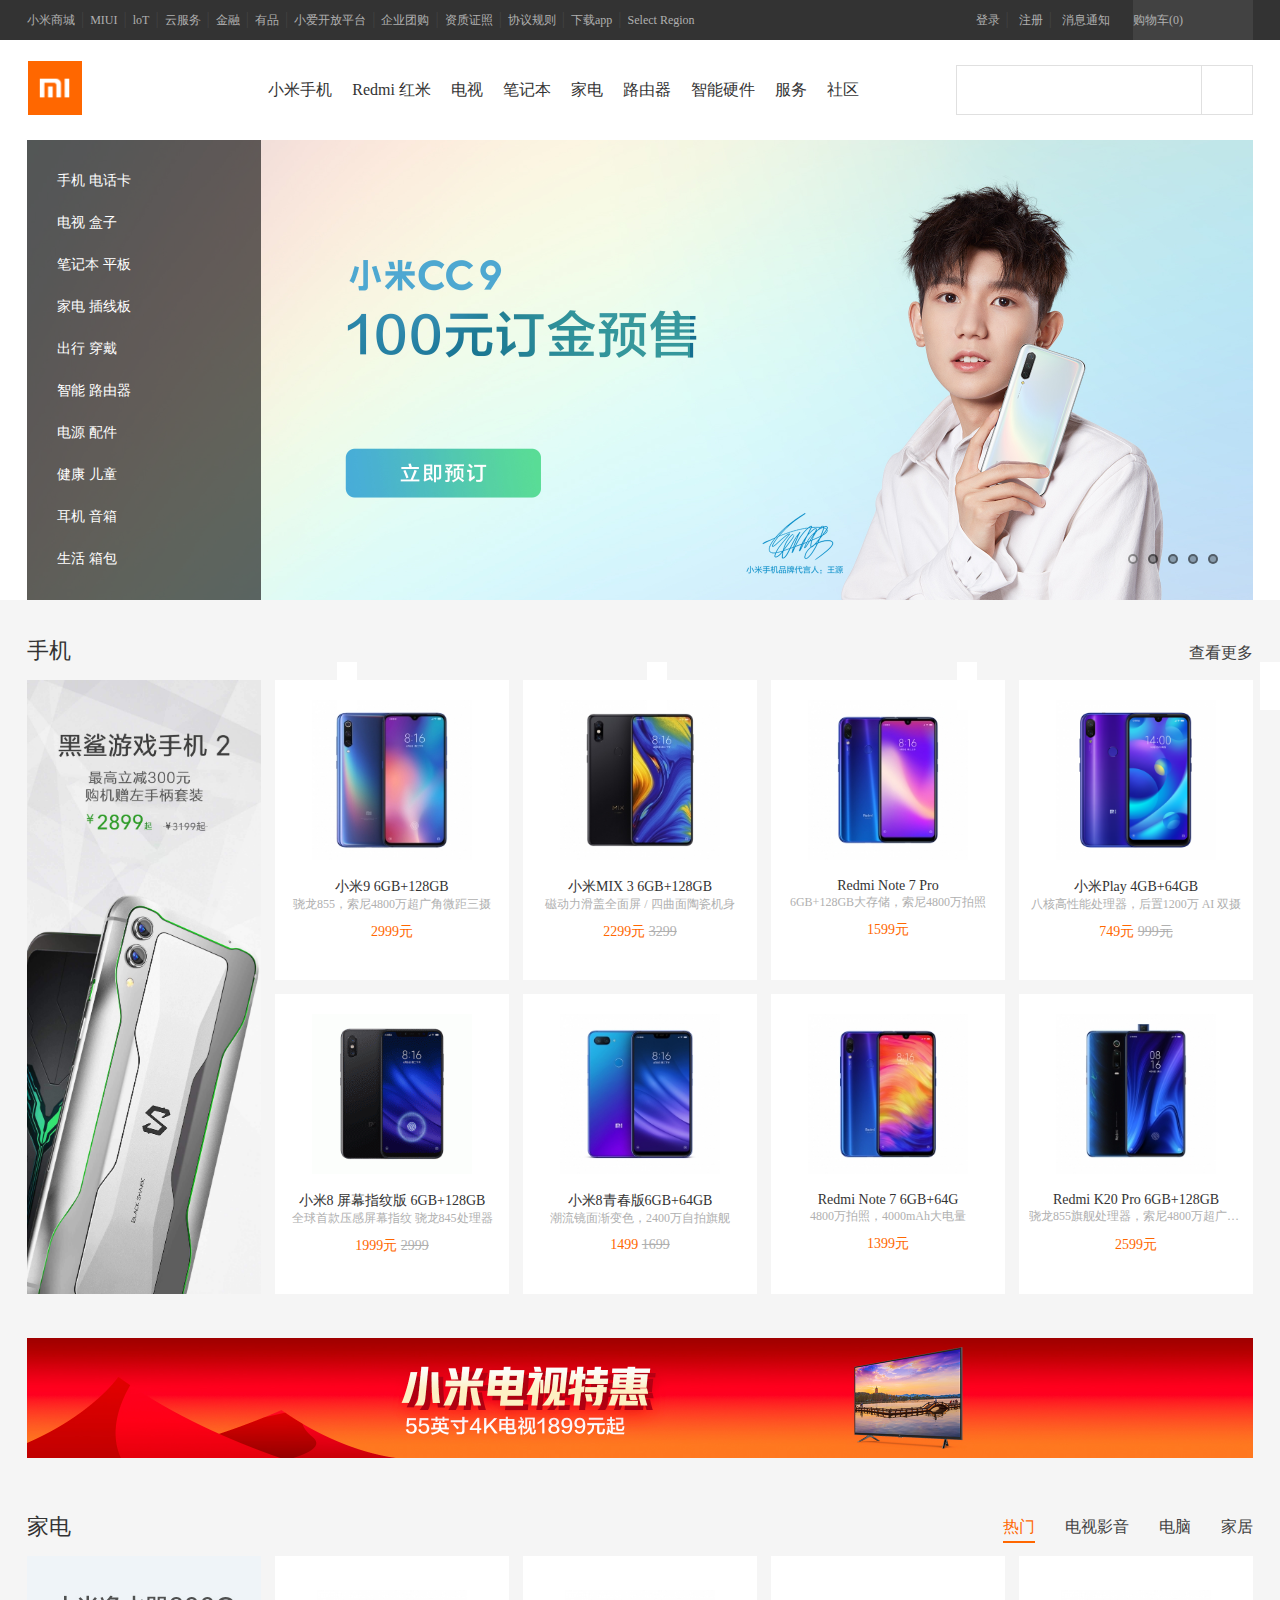
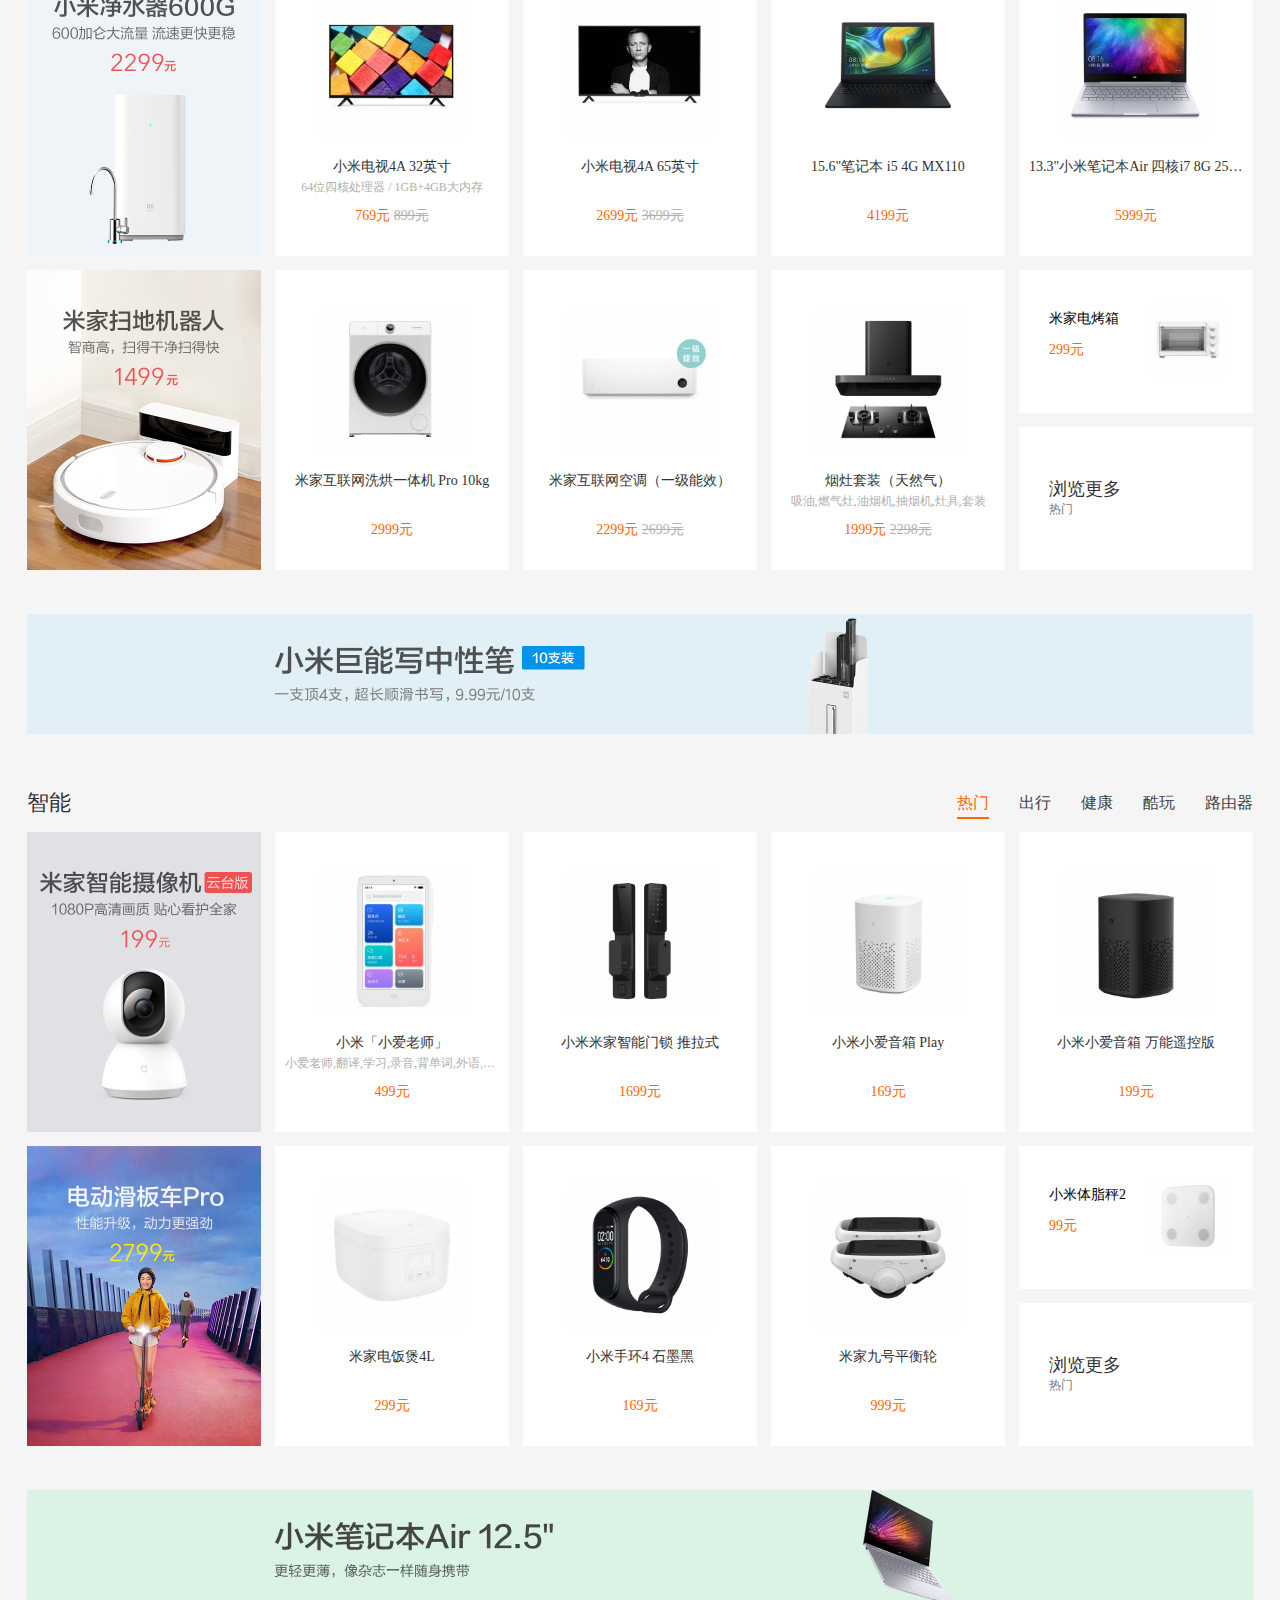
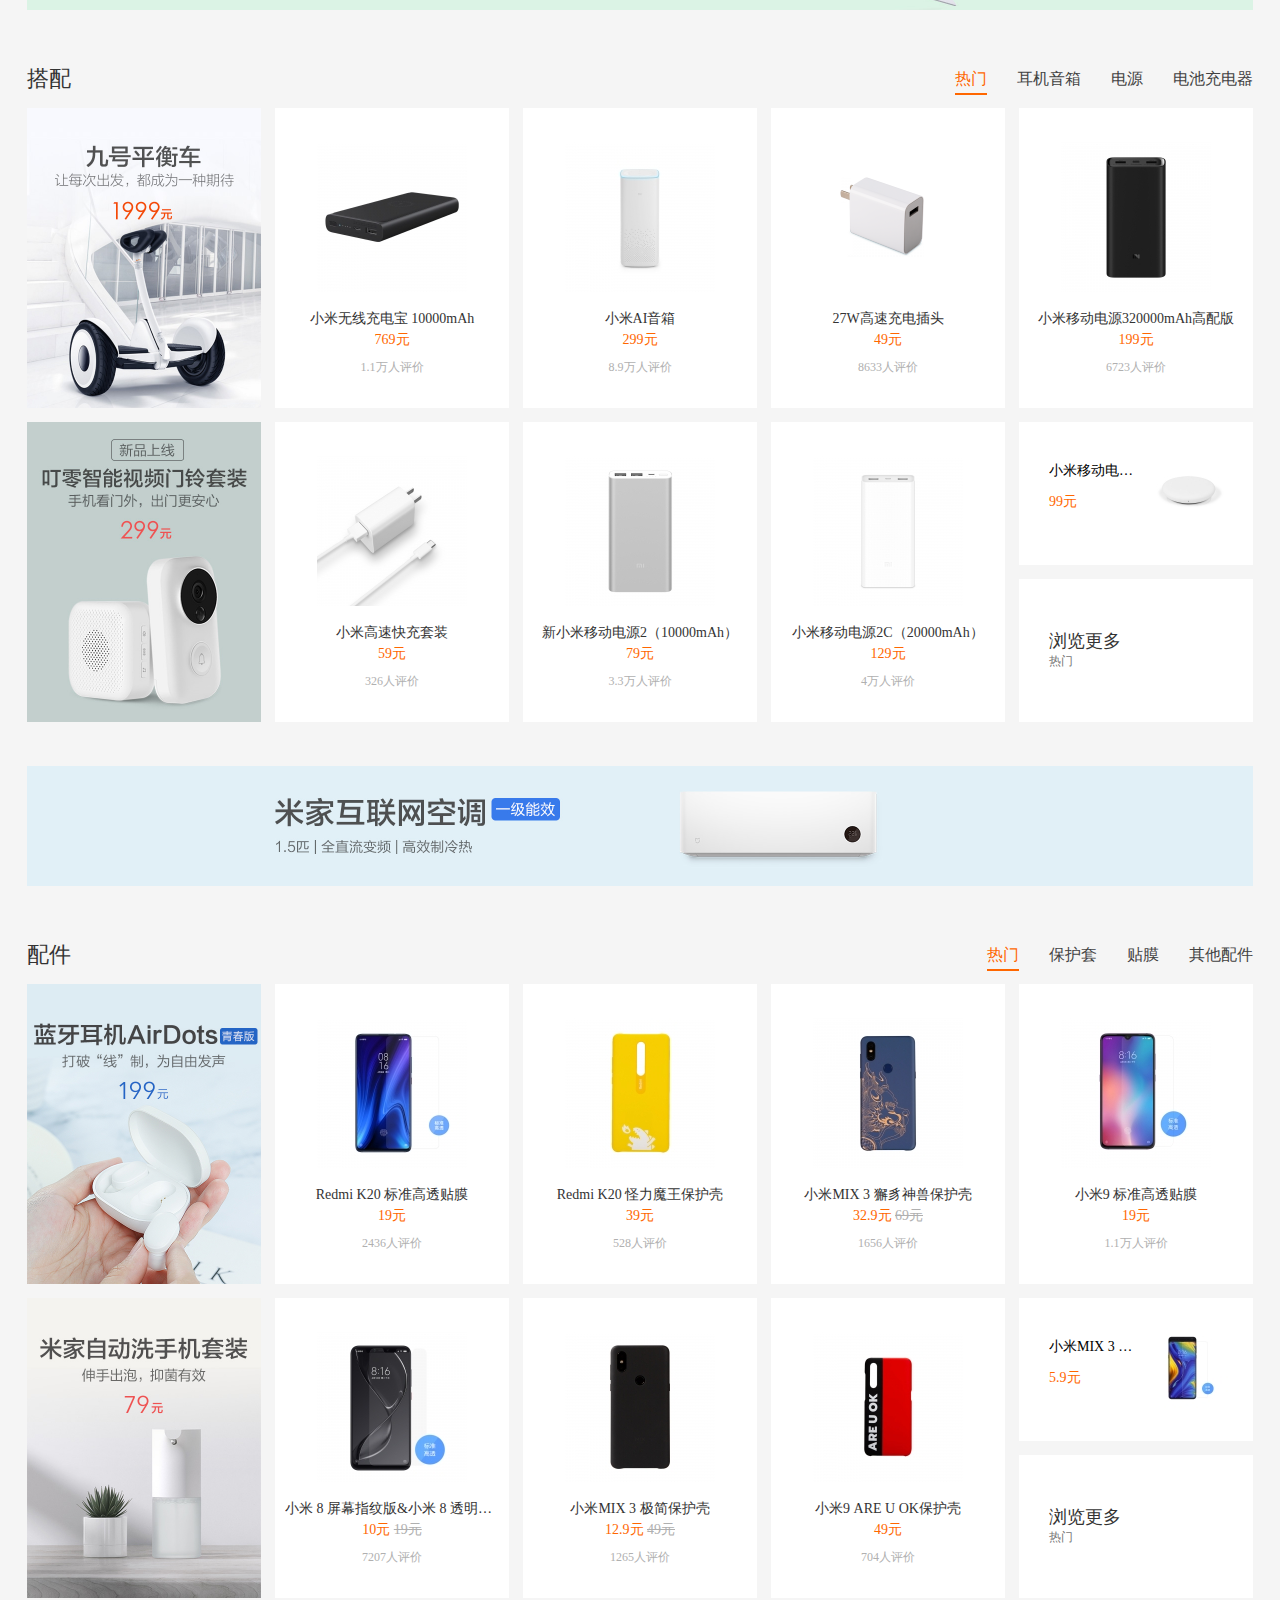
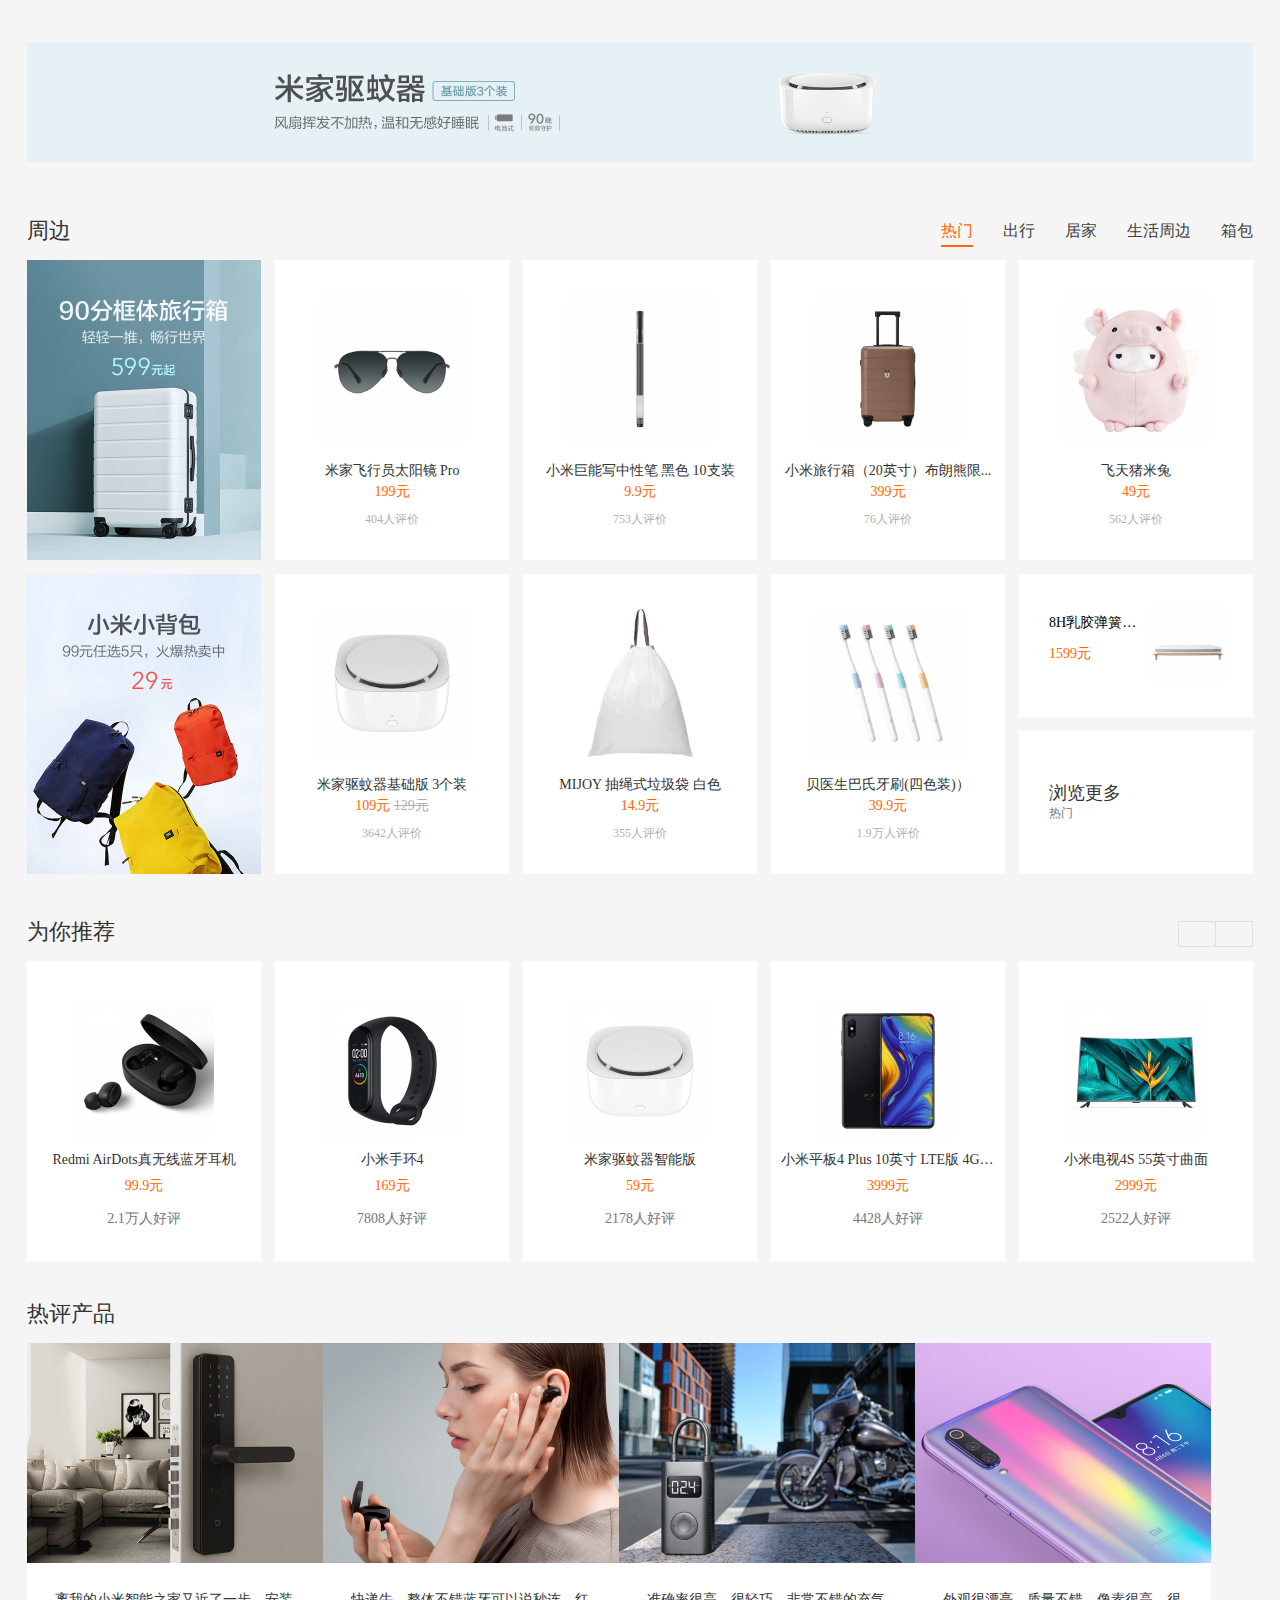
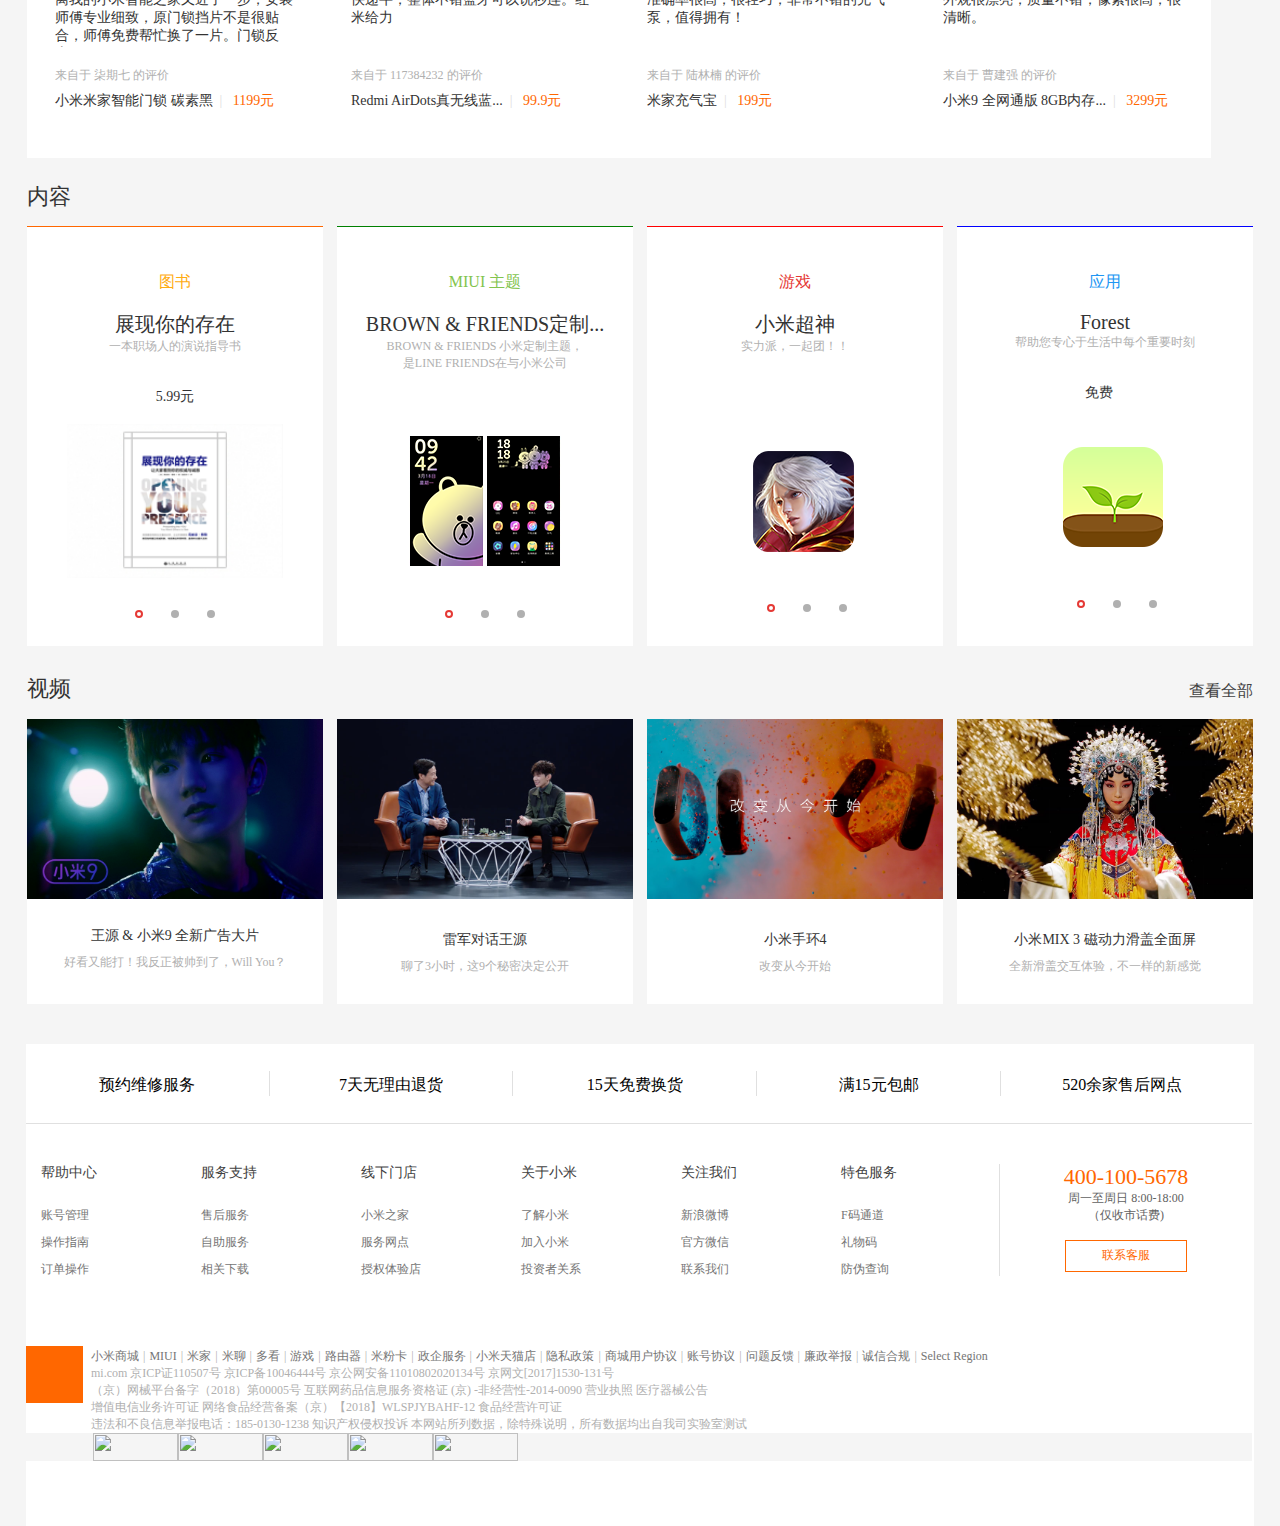
==== commit 73e090f9: "i13" ====
--- a/index.html
+++ b/index.html
@@ -5,9 +5,10 @@
     <meta charset="UTF-8">
     <meta name="viewport" content="width=device-width, initial-scale=1.0">
     <meta http-equiv="X-UA-Compatible" content="ie=edge">
-    <title>小米</title>
-    <link rel="stylesheet" href="css/intex.css">
-    <link rel="stylesheet" href="https://at.alicdn.com/t/font_1262362_yqlhal5n5m.css">
+    <title>小米商城-小米9 小米MIX3..</title>
+<link rel="shortcut icon" href="img/favicon.ico" type="imag/x-icon">
+    <link rel="stylesheet" href="css/index.css">
+    <link rel="stylesheet" href="https://at.alicdn.com/t/font_1262362_ipoyqt01tsh.css">
 </head>
 
 <body>
@@ -230,7 +231,7 @@
                         <div class="box-45">64位四核处理器 / 1GB+4GB大内存</div>
                         <div class="box-46">769元 <s class="box-47">899元</s></div>
                         <div class="box66">
-                            <span>画质很清晰，比大牌画质都好，但是在网上看了很多评论说...</span>
+                            <span>65的在我这客厅小了点。画面清晰值得购买</span>
                             <div class="box67"> 来自于 2197576303 的评价</div>
                         </div>
                     </li>
@@ -242,7 +243,7 @@
                         <div class="box-45"></div>
                         <div class="box-46">2699元 <s class="box-47">3699元</s></div>
                         <div class="box66">
-                            <span>画质很清晰，比大牌画质都好，但是在网上看了很多评论说...</span>
+                            <span>65的在我这客厅小了点。画面清晰值得购买</span>
                             <div class="box67"> 来自于 2197576303 的评价</div>
                         </div>
                     </li>
@@ -254,7 +255,7 @@
                         <div class="box-45"></div>
                         <div class="box-46">4199元</div>
                         <div class="box66">
-                            <span>画质很清晰，比大牌画质都好，但是在网上看了很多评论说...</span>
+                            <span>65的在我这客厅小了点。画面清晰值得购买</span>
                             <div class="box67"> 来自于 2197576303 的评价</div>
                         </div>
                     </li>
@@ -262,11 +263,11 @@
                         <div class="box-43">
                             <img src="img/img17.jpg" alt="">
                         </div>
-                        <div class="box-44">13.3"小米笔记本Air 四核i7 8G 2...</div>
+                        <div class="box-44">13.3"小米笔记本Air 四核i7 8G 256G MX150 银色</div>
                         <div class="box-45"></div>
                         <div class="box-46">5999元</div>
                         <div class="box66">
-                            <span>画质很清晰，比大牌画质都好，但是在网上看了很多评论说...</span>
+                            <span>65的在我这客厅小了点。画面清晰值得购买</span>
                             <div class="box67"> 来自于 2197576303 的评价</div>
                         </div>
                     </li>
@@ -286,7 +287,7 @@
                         <div class="box-45"></div>
                         <div class="box-46">2299元 <s class="box-47">2699元</s></div>
                         <div class="box66">
-                            <span>画质很清晰，比大牌画质都好，但是在网上看了很多评论说...</span>
+                            <span>65的在我这客厅小了点。画面清晰值得购买</span>
                             <div class="box67"> 来自于 2197576303 的评价</div>
                         </div>
                     </li>
@@ -298,7 +299,7 @@
                         <div class="box-45">吸油,燃气灶,油烟机,抽烟机,灶具,套装</div>
                         <div class="box-46">1999元 <s class="box-47">2298元</s></div>
                         <div class="box66">
-                            <span>画质很清晰，比大牌画质都好，但是在网上看了很多评论说...</span>
+                            <span>65的在我这客厅小了点。画面清晰值得购买</span>
                             <div class="box67"> 来自于 2197576303 的评价</div>
                         </div>
                     </li>
@@ -347,10 +348,10 @@
 
                         </div>
                         <div class="box-44">小米「小爱老师」</div>
-                        <div class="box-45">小爱老师,翻译,学习,录音,背单词,外语...</div>
+                        <div class="box-45">小爱老师,翻译,学习,录音,背单词,外语,外教,口语,电子词典</div>
                         <div class="box-46">499元</div>
                         <div class="box66">
-                            <span>画质很清晰，比大牌画质都好，但是在网上看了很多评论说...</span>
+                            <span>65的在我这客厅小了点。画面清晰值得购买</span>
                             <div class="box67"> 来自于 2197576303 的评价</div>
                         </div>
                     </li>
@@ -362,7 +363,7 @@
                         <div class="box-45"></div>
                         <div class="box-46">1699元</div>
                         <div class="box66">
-                            <span>画质很清晰，比大牌画质都好，但是在网上看了很多评论说...</span>
+                            <span>65的在我这客厅小了点。画面清晰值得购买</span>
                             <div class="box67"> 来自于 2197576303 的评价</div>
                         </div>
                     </li>
@@ -374,7 +375,7 @@
                         <div class="box-45"></div>
                         <div class="box-46">169元</div>
                         <div class="box66">
-                            <span>画质很清晰，比大牌画质都好，但是在网上看了很多评论说...</span>
+                            <span>65的在我这客厅小了点。画面清晰值得购买</span>
                             <div class="box67"> 来自于 2197576303 的评价</div>
                         </div>
                     </li>
@@ -386,7 +387,7 @@
                         <div class="box-45"></div>
                         <div class="box-46">199元</div>
                         <div class="box66">
-                            <span>画质很清晰，比大牌画质都好，但是在网上看了很多评论说...</span>
+                            <span>65的在我这客厅小了点。画面清晰值得购买</span>
                             <div class="box67"> 来自于 2197576303 的评价</div>
                         </div>
                     </li>
@@ -398,7 +399,7 @@
                         <div class="box-45"></div>
                         <div class="box-46">299元</div>
                         <div class="box66">
-                            <span>画质很清晰，比大牌画质都好，但是在网上看了很多评论说...</span>
+                            <span>65的在我这客厅小了点。画面清晰值得购买</span>
                             <div class="box67"> 来自于 2197576303 的评价</div>
                         </div>
                     </li>
@@ -410,7 +411,7 @@
                         <div class="box-45"></div>
                         <div class="box-46">169元</div>
                         <div class="box66">
-                            <span>画质很清晰，比大牌画质都好，但是在网上看了很多评论说...</span>
+                            <span>65的在我这客厅小了点。画面清晰值得购买</span>
                             <div class="box67"> 来自于 2197576303 的评价</div>
                         </div>
                     </li>
@@ -422,7 +423,7 @@
                         <div class="box-45"></div>
                         <div class="box-46">999元</div>
                         <div class="box66">
-                            <span>画质很清晰，比大牌画质都好，但是在网上看了很多评论说...</span>
+                            <span>65的在我这客厅小了点。画面清晰值得购买</span>
                             <div class="box67"> 来自于 2197576303 的评价</div>
                         </div>
                     </li>
@@ -473,7 +474,7 @@
                         <div class="box-46">769元</div>
                         <div class="box-45">1.1万人评价</div>
                         <div class="box66">
-                            <span>画质很清晰，比大牌画质都好，但是在网上看了很多评论说...</span>
+                            <span>65的在我这客厅小了点。画面清晰值得购买</span>
                             <div class="box67"> 来自于 2197576303 的评价</div>
                         </div>
                     </li>
@@ -485,7 +486,7 @@
                         <div class="box-46">299元</div>
                         <div class="box-45">8.9万人评价</div>
                         <div class="box66">
-                            <span>画质很清晰，比大牌画质都好，但是在网上看了很多评论说...</span>
+                            <span>65的在我这客厅小了点。画面清晰值得购买</span>
                             <div class="box67"> 来自于 2197576303 的评价</div>
                         </div>
                     </li>
@@ -497,7 +498,7 @@
                         <div class="box-46">49元</div>
                         <div class="box-45">8633人评价</div>
                         <div class="box66">
-                            <span>画质很清晰，比大牌画质都好，但是在网上看了很多评论说...</span>
+                            <span>65的在我这客厅小了点。画面清晰值得购买</span>
                             <div class="box67"> 来自于 2197576303 的评价</div>
                         </div>
                     </li>
@@ -509,7 +510,7 @@
                         <div class="box-46">199元</div>
                         <div class="box-45">6723人评价</div>
                         <div class="box66">
-                            <span>画质很清晰，比大牌画质都好，但是在网上看了很多评论说...</span>
+                            <span>65的在我这客厅小了点。画面清晰值得购买</span>
                             <div class="box67"> 来自于 2197576303 的评价</div>
                         </div>
                     </li>
@@ -521,7 +522,7 @@
                         <div class="box-46">59元</div>
                         <div class="box-45">326人评价</div>
                         <div class="box66">
-                            <span>画质很清晰，比大牌画质都好，但是在网上看了很多评论说...</span>
+                            <span>65的在我这客厅小了点。画面清晰值得购买</span>
                             <div class="box67"> 来自于 2197576303 的评价</div>
                         </div>
                     </li>
@@ -533,7 +534,7 @@
                         <div class="box-46">79元</div>
                         <div class="box-45">3.3万人评价</div>
                         <div class="box66">
-                            <span>画质很清晰，比大牌画质都好，但是在网上看了很多评论说...</span>
+                            <span>65的在我这客厅小了点。画面清晰值得购买</span>
                             <div class="box67"> 来自于 2197576303 的评价</div>
                         </div>
                     </li>
@@ -545,7 +546,7 @@
                         <div class="box-46">129元</div>
                         <div class="box-45">4万人评价</div>
                         <div class="box66">
-                            <span>画质很清晰，比大牌画质都好，但是在网上看了很多评论说...</span>
+                            <span>65的在我这客厅小了点。画面清晰值得购买</span>
                             <div class="box67"> 来自于 2197576303 的评价</div>
                         </div>
                     </li>
@@ -553,7 +554,7 @@
                         <div class="box-48">
                             <img src="img/img42.jpg" alt="">
                         </div>
-                        <div class="box-49">20W 小米无...</div>
+                        <div class="box-49">小米移动电源2C（20000mAh）</div>
                         <div class="box-50">99元</div>
                     </li>
                     <li class="box-41 box-42">
@@ -596,7 +597,7 @@
                         <div class="box-46">19元</div>
                         <div class="box-45">2436人评价</div>
                         <div class="box66">
-                            <span>画质很清晰，比大牌画质都好，但是在网上看了很多评论说...</span>
+                            <span>65的在我这客厅小了点。画面清晰值得购买</span>
                             <div class="box67"> 来自于 2197576303 的评价</div>
                         </div>
                     </li>
@@ -608,7 +609,7 @@
                         <div class="box-46">39元</div>
                         <div class="box-45">528人评价</div>
                         <div class="box66">
-                            <span>画质很清晰，比大牌画质都好，但是在网上看了很多评论说...</span>
+                            <span>65的在我这客厅小了点。画面清晰值得购买</span>
                             <div class="box67"> 来自于 2197576303 的评价</div>
                         </div>
                     </li>
@@ -620,7 +621,7 @@
                         <div class="box-46">32.9元 <s class="box-47">69元</s></div>
                         <div class="box-45">1656人评价</div>
                         <div class="box66">
-                            <span>画质很清晰，比大牌画质都好，但是在网上看了很多评论说...</span>
+                            <span>65的在我这客厅小了点。画面清晰值得购买</span>
                             <div class="box67"> 来自于 2197576303 的评价</div>
                         </div>
                     </li>
@@ -632,7 +633,7 @@
                         <div class="box-46">19元</div>
                         <div class="box-45">1.1万人评价</div>
                         <div class="box66">
-                            <span>画质很清晰，比大牌画质都好，但是在网上看了很多评论说...</span>
+                            <span>65的在我这客厅小了点。画面清晰值得购买</span>
                             <div class="box67"> 来自于 2197576303 的评价</div>
                         </div>
                     </li>
@@ -640,11 +641,11 @@
                         <div class="box-43">
                             <img src="img/img51.jpg" alt="">
                         </div>
-                        <div class="box-44">小米 8 屏幕指纹版&小米 8 透明...</div>
+                        <div class="box-44">  小米 8 屏幕指纹版&小米 8 透明探索版 标准高透贴膜  </div>
                         <div class="box-46">10元 <s class="box-47">19元</s></div>
                         <div class="box-45">7207人评价</div>
                         <div class="box66">
-                            <span>画质很清晰，比大牌画质都好，但是在网上看了很多评论说...</span>
+                            <span>65的在我这客厅小了点。画面清晰值得购买</span>
                             <div class="box67"> 来自于 2197576303 的评价</div>
                         </div>
                     </li>
@@ -656,7 +657,7 @@
                         <div class="box-46">12.9元 <s class="box-47">49元</s></div>
                         <div class="box-45">1265人评价</div>
                         <div class="box66">
-                            <span>画质很清晰，比大牌画质都好，但是在网上看了很多评论说...</span>
+                            <span>65的在我这客厅小了点。画面清晰值得购买</span>
                             <div class="box67"> 来自于 2197576303 的评价</div>
                         </div>
                     </li>
@@ -668,7 +669,7 @@
                         <div class="box-46">49元</div>
                         <div class="box-45">704人评价</div>
                         <div class="box66">
-                            <span>画质很清晰，比大牌画质都好，但是在网上看了很多评论说...</span>
+                            <span>65的在我这客厅小了点。画面清晰值得购买</span>
                             <div class="box67"> 来自于 2197576303 的评价</div>
                         </div>
                     </li>
@@ -676,7 +677,7 @@
                         <div class="box-48">
                             <img src="img/img54.jpg" alt="">
                         </div>
-                        <div class="box-49">小米MIX 3...</div>
+                        <div class="box-49">小米MIX 3 标准高透膜</div>
                         <div class="box-50">5.9元</div>
                     </li>
                     <li class="box-41 box-42">
@@ -720,7 +721,7 @@
                         <div class="box-46">199元</div>
                         <div class="box-45">404人评价</div>
                         <div class="box66">
-                            <span>画质很清晰，比大牌画质都好，但是在网上看了很多评论说...</span>
+                            <span>65的在我这客厅小了点。画面清晰值得购买</span>
                             <div class="box67"> 来自于 2197576303 的评价</div>
                         </div>
                     </li>
@@ -732,7 +733,7 @@
                         <div class="box-46">9.9元</div>
                         <div class="box-45">753人评价</div>
                         <div class="box66">
-                            <span>画质很清晰，比大牌画质都好，但是在网上看了很多评论说...</span>
+                            <span>65的在我这客厅小了点。画面清晰值得购买</span>
                             <div class="box67"> 来自于 2197576303 的评价</div>
                         </div>
                     </li>
@@ -744,7 +745,7 @@
                         <div class="box-46">399元</div>
                         <div class="box-45">76人评价</div>
                         <div class="box66">
-                            <span>画质很清晰，比大牌画质都好，但是在网上看了很多评论说...</span>
+                            <span>65的在我这客厅小了点。画面清晰值得购买</span>
                             <div class="box67"> 来自于 2197576303 的评价</div>
                         </div>
                     </li>
@@ -756,7 +757,7 @@
                         <div class="box-46">49元</div>
                         <div class="box-45">562人评价</div>
                         <div class="box66">
-                            <span>画质很清晰，比大牌画质都好，但是在网上看了很多评论说...</span>
+                            <span>65的在我这客厅小了点。画面清晰值得购买</span>
                             <div class="box67"> 来自于 2197576303 的评价</div>
                         </div>
                     </li>
@@ -768,7 +769,7 @@
                         <div class="box-46">109元 <s class="box-47">129元</s></div>
                         <div class="box-45">3642人评价</div>
                         <div class="box66">
-                            <span>画质很清晰，比大牌画质都好，但是在网上看了很多评论说...</span>
+                            <span>65的在我这客厅小了点。画面清晰值得购买</span>
                             <div class="box67"> 来自于 2197576303 的评价</div>
                         </div>
                     </li>
@@ -780,7 +781,7 @@
                         <div class="box-46">14.9元</div>
                         <div class="box-45">355人评价</div>
                         <div class="box66">
-                            <span>画质很清晰，比大牌画质都好，但是在网上看了很多评论说...</span>
+                            <span>65的在我这客厅小了点。画面清晰值得购买</span>
                             <div class="box67"> 来自于 2197576303 的评价</div>
                         </div>
                     </li>
@@ -792,7 +793,7 @@
                         <div class="box-46">39.9元</div>
                         <div class="box-45">1.9万人评价</div>
                         <div class="box66">
-                            <span>画质很清晰，比大牌画质都好，但是在网上看了很多评论说...</span>
+                            <span>65的在我这客厅小了点。画面清晰值得购买</span>
                             <div class="box67"> 来自于 2197576303 的评价</div>
                         </div>
                     </li>
@@ -800,7 +801,7 @@
                         <div class="box-48">
                             <img src="img/img64.jpg" alt="">
                         </div>
-                        <div class="box-49">8H乳胶弹簧...</div>
+                        <div class="box-49">8H乳胶弹簧静音床垫</div>
                         <div class="box-50">1599元</div>
                     </li>
                     <li class="box-41 box-42">
@@ -851,7 +852,7 @@
                 <div class="box-60">
                     <img src="img/img68.jpg" alt="">
                 </div>
-                <div class="box-61"> 小米MIX 3 全网通版 8GB+2... </div>
+                <div class="box-61">  小米平板4 Plus 10英寸 LTE版 4GB+128GB  </div>
                 <div class="box-62">3999元</div>
                 <div class="box-63"> 4428人好评 </div>
             </div>
@@ -870,8 +871,7 @@
                 <div class="box-68">
                     <img src="img/img70.jpg" alt="">
                 </div>
-                <div class="box-69">离我的小米智能之家又近了一步，安装师傅专业细致，
-                    原门锁挡片不是很贴合，师傅免费帮忙换了一片。门锁反</div>
+                <div class="box-69">离我的小米智能之家又近了一步，安装师傅专业细致，原门锁挡片不是很贴合，师傅免费帮忙换了一片。门锁反应...</div>
                 <div class="box-70">来自于 柒期七 的评价</div>
                 <div class="box-71">小米米家智能门锁 碳素黑
                     <span>|</span> <span class="box-72">1199元</span>
@@ -931,7 +931,12 @@
                         <li class="yuan3 yuan4"></li>
                     </ul>
                 </div>
-                
+                <div class="boxleft">
+                    <i class="iconfont icon-left"></i>
+                </div>
+                <div class="boxright">
+                    <i class="iconfont icon-jiantou"></i>
+                </div>
             </div>
             <div class="box-74 box-77">
                 <div class="b0x-79">
@@ -955,6 +960,12 @@
                         <li class="yuan3 yuan4"></li>
                     </ul>
                 </div>
+                <div class="boxleft">
+                        <i class="iconfont icon-left"></i>
+                    </div>
+                    <div class="boxright">
+                        <i class="iconfont icon-jiantou"></i>
+                    </div>
             </div>
             <div class="box-74 box-78">
                 <div class="box-80 box81 box82">游戏</div>
@@ -977,10 +988,14 @@
                         </ul>
                     </div>
                 </div>
-
-
-            </div>
-            <div class="box-74 box-75">
+                <div class="boxleft">
+                        <i class="iconfont icon-left"></i>
+                    </div>
+                    <div class="boxright">
+                        <i class="iconfont icon-jiantou"></i>
+                    </div>
+            </div>
+            <div class="box-74 box-206">
                 <div class="box-80 box81 box82 box83">应用</div>
                 <div class="box-82">
                     <div class="box-81">Forest</div>
@@ -1001,6 +1016,12 @@
                         </ul>
                     </div>
                 </div>
+                <div class="boxleft">
+                        <i class="iconfont icon-left"></i>
+                    </div>
+                    <div class="boxright">
+                        <i class="iconfont icon-jiantou"></i>
+                    </div>
             </div>
         </div>
         <div class="main-box1-top">
@@ -1014,6 +1035,7 @@
             <div class="box-95">
                 <div class="box-97">
                     <img src="img/img74.jpg" alt="">
+                    <i class="iconfont icon-bofanganniu1"></i> 
                 </div>
                 <div class="box-98">
                     <div class="box-99">王源 & 小米9 全新广告大片</div>
@@ -1023,6 +1045,7 @@
             <div class="box-95">
                 <div class="box-97">
                     <img src="img/img75.jpg" alt="">
+                    <i class="iconfont icon-bofanganniu1"></i>   
                     <div class="box-98">
                         <div class="box-99">雷军对话王源</div>
                     </div>
@@ -1032,6 +1055,7 @@
             <div class="box-95">
                 <div class="box-97">
                     <img src="img/img76.jpg" alt="">
+                    <i class="iconfont icon-bofanganniu1"></i> 
                     <div class="box-98">
                         <div class="box-99">小米手环4</div>
                     </div>
@@ -1041,6 +1065,7 @@
             <div class="box-95 box-96">
                 <div class="box-97">
                     <img src="img/img77.jpg" alt="">
+                    <i class="iconfont icon-bofanganniu1"></i> 
                     <div class="box-98">
                         <div class="box-99">小米MIX 3 磁动力滑盖全面屏</div>
                     </div>
@@ -1049,9 +1074,146 @@
             </div>
         </div>
         <div class="box-102">
-            <div class="box-101">
-                <img src="img/img71.png" alt="">
-            </div>
+            <div class="ddz">
+                <div class="dds">
+                <p class="dz1">
+                <i class="iconfont icon-weixiu"></i>
+                预约维修服务</p>
+                <p class="dz1">
+                <i class="iconfont icon-7tian"></i>
+                7天无理由退货</p>
+                <p class="dz1">
+                <i class="iconfont icon-tian"></i>
+                15天免费换货</p>
+                <p class="dz1">
+                <i class="iconfont icon-liwu1"></i>
+                满15元包邮</p>
+                <p class="dz1 dz11">
+                <i class="iconfont icon-dingweiweizhizuobiaoditux"></i>
+                520余家售后网点</p>
+                </div>
+                <!-- 2 -->
+                <div class="dds2">
+                <div class="sh">
+                <dl>
+                <dt>帮助中心</dt>
+                <dd>账号管理</dd>
+                <dd>操作指南</dd>
+                <dd>订单操作</dd>
+                </dl>
+                </div>
+                <div class="sh">
+                <dl>
+                <dt>服务支持</dt>
+                <dd>售后服务</dd>
+                <dd>自助服务</dd>
+                <dd>相关下载</dd>
+                </dl>
+                </div>
+                <div class="sh">
+                <dl>
+                <dt>线下门店</dt>
+                <dd>小米之家</dd>
+                <dd>服务网点</dd>
+                <dd>授权体验店</dd>
+                </dl>
+                </div>
+                <div class="sh">
+                <dl>
+                <dt>关于小米</dt>
+                <dd>了解小米</dd>
+                <dd>加入小米</dd>
+                <dd>投资者关系</dd>
+                </dl>
+                </div>
+                <div class="sh">
+                <dl>
+                <dt>关注我们</dt>
+                <dd>新浪微博</dd>
+                <dd>官方微信</dd>
+                <dd>联系我们</dd>
+                </dl>
+                </div>
+                <div class="sh">
+                <dl>
+                <dt>特色服务</dt>
+                <dd>F码通道</dd>
+                <dd>礼物码</dd>
+                <dd>防伪查询</dd>
+                </dl>
+                </div>
+                <div class="sh1">
+                <p>400-100-5678</p>
+                <p class="sh11">周一至周日 8:00-18:00</p>
+                <p class="sh12">（仅收市话费)</p>
+                <div class="sh13">
+                <i class="iconfont icon-duanxin"></i>
+                联系客服</div>
+                </div>
+                </div>
+                </div>
+                <div class="js">
+                    <div class="js1">
+                    <div class="js2">
+                    <a href="">小米商城</a>
+                    <span>|</span>
+                    <a href="">MIUI</a>
+                    <span>|</span>
+                    <a href="">米家</a>
+                    <span>|</span>
+                    <a href="">米聊</a>
+                    <span>|</span>
+                    <a href="">多看</a>
+                    <span>|</span>
+                    <a href="">游戏</a>
+                    <span>|</span>
+                    <a href="">路由器</a>
+                    <span>|</span>
+                    <a href="">米粉卡</a>
+                    <span>|</span>
+                    <a href="">政企服务</a>
+                    <span>|</span>
+                    <a href="">小米天猫店</a>
+                    <span>|</span>
+                    <a href="">隐私政策</a>
+                    <span>|</span>
+                    <a href="">商城用户协议</a>
+                    <span>|</span>
+                    <a href="">账号协议</a>
+                    <span>|</span>
+                    <a href="">问题反馈</a>
+                    <span>|</span>
+                    <a href="">廉政举报</a>
+                    <span>|</span>
+                    <a href="">诚信合规</a>
+                    <span>|</span>
+                    <a href="">Select Region</a>
+                    <p class="js3"> mi.com 京ICP证110507号 京ICP备10046444号 京公网安备11010802020134号 京网文[2017]1530-131号 </p>
+                    <p class="js3">（京）网械平台备字（2018）第00005号 互联网药品信息服务资格证 (京) -非经营性-2014-0090 营业执照 医疗器械公告 </p>
+                    <p class="js3">增值电信业务许可证 网络食品经营备案（京）【2018】WLSPJYBAHF-12 食品经营许可证 </p>
+                    <p class="js3">违法和不良信息举报电话：185-0130-1238 知识产权侵权投诉 本网站所列数据，除特殊说明，所有数据均出自我司实验室测试 </p>
+                    </div>
+                    </div>
+                    <div class="tb">
+                    <div class="tb1">
+                    <img src="img/91.png" alt="" width="85" height="28">
+                    </div>
+                    <div class="tb1">
+                    <img src="img/92.png" alt="" width="85" height="28">
+                    </div>
+                    <div class="tb1">
+                    <img src="img/93.png" alt="" width="85" height="28">
+                    </div>
+                    <div class="tb1">
+                    <img src="img/94.png" alt="" width="85" height="28">
+                    </div>
+                    <div class="tb1">
+                    <img src="img/95.png" alt="" width="85" height="28">
+                    </div>
+                    </div>
+                    </div>
+                    
+                
         </div>
     </div>
 </body>
--- a/css/index.css
+++ b/css/index.css
@@ -0,0 +1,1278 @@
+*{
+    margin: 0;
+    padding: 0;
+    list-style: none;
+}
+a{
+    text-decoration: none;
+}
+.header{
+    width: 100%;
+    height: 40px;
+    background-color: #333
+}
+.header-box{
+    width: 1226px;
+    height: 100%;
+    background-color:#333;
+    margin: 0 auto;
+}
+.header-left{
+    width: 58%;
+    height: 40px;
+    background-color: #333;
+    float: left;
+}
+.header-right{
+    width: 23%;
+    height: 40px;
+    background-color: #333;
+    float:right;
+}
+.header-left a{
+    font-size: 12px;
+    color:#b0b0b0;
+    line-height: 40px;
+}
+.header-left a:hover{
+    color: #fff;
+}
+.header-left span{
+    margin: 0 6px;
+    color: #424242;
+}
+.header-right a{
+    font-size: 12px;
+    color:#b0b0b0;
+    line-height: 40px;
+}
+.header-right a:hover{
+    color: #fff;
+}
+.header-right span{
+    margin: 0 6px;
+    color: #424242;
+}
+.header-shopping{
+    width: 120px;
+    height: 40px;
+    float: right;
+    background-color: #424242;
+}
+.header-shopping{
+    font-size: 12px; 
+    float: right;
+    color:#b0b0b0;
+    margin-left: 23px;
+}
+.header-shopping .icon-shouye2-copy{
+    font-size: 20px;
+    color: #b0b0b0;
+    float: left;
+    text-align: center;
+    margin-left: 20px;
+    margin-right: 3px;
+}
+.header-shopping :hover{
+    background-color: #fff;
+    color: #ff6700;
+}
+.header-shopping:hover .icon-shouye2-copy{
+    color: #ff6700;
+}
+.right1{
+    float: right;
+}
+.box1{
+    width: 1226px;
+    height: 100px;
+    margin: 0 auto;
+    background-color: #fff;
+    overflow: hidden;
+}
+.box1 input{
+    width: 245px;
+    height: 50px;
+    box-sizing: border-box;
+    margin-top: 25px;
+    margin-left: 17px;
+    border: 1px solid #e0e0e0;
+    border-right: 0;
+}
+.box2{
+    width: 55px;
+    height: 55px;
+    margin-top: 20px;
+    float: left;
+    margin-right: 7px;
+}
+.box2 img{
+    width: 55px;
+    height: 55px;
+}
+.box3{
+    width: 850px;
+    height: 100px;
+    float: left;
+    padding-right: 70px;
+    box-sizing: border-box;
+}
+.box4 li{
+    float:right;
+    font-size: 16px;
+    color: #333333;
+    line-height: 100px;
+    margin: 0 10px;
+}
+.box4 li:hover{
+    color: #ff6700;
+    cursor:pointer;
+}
+.box5{
+    width: 52px;
+    height: 50px;
+    float: right;
+    margin-top: 25px;
+    border: 1px solid #e0e0e0;
+    box-sizing: border-box;
+}
+.box5 .icon-sousuo{
+    font-size: 24px;
+    line-height:50px; 
+    margin-left: 10px;
+    color: #616161;
+}
+.box7{
+    width: 100%;
+}
+.box8{
+    width: 1226px;
+    height: 460px;
+    background-color: #e53935;
+    margin: 0  auto;
+    position: relative;
+}
+.box8 a{
+    width: 1226px;
+    height: 460px;
+    position: absolute;
+    top:0;
+    left: 0;
+}
+.box8 img{
+    width: 1226px;
+    height: 460px;
+}
+.box9{
+    width: 234px;
+    height: 460px;
+    background-color: rgba(0,0,0,0.6);
+    position: absolute;
+    top: 0;
+    left: 0;
+    padding: 20px 0;
+    box-sizing: border-box;
+}
+.box9  .box10{
+    width: 234px;
+    height: 42px;
+    padding-left: 30px;
+    background-color: #ff6700;
+    box-sizing: border-box;
+}
+.box11 .icon-left1{
+    font-size: 13px;
+    color: rgba(255,255,255,0.5);
+    float: right;
+    margin-right: 20px; 
+}
+.jiantou1 .icon-left{
+    font-size: 28px;
+    text-align: center;
+    line-height: 69px;
+    color: #bbbbbb;
+}
+.jiantou2 .icon-jiantou{
+    font-size: 28px;
+    margin-left: 8px;
+    line-height: 69px;
+    color: #bbbbbb;
+}
+.jiantou1:hover{
+    background-color: rgba(0,0,0,0.6);
+}
+.jiantou2:hover{
+    background-color: rgba(0,0,0,0.6);
+}
+.jiantou1:hover .icon-left{
+    color: rgba(255,255,255,0.4);
+}
+.big{
+    width: 314px;
+    height: 50px;
+    float: right;
+}
+.big:hover input{
+    border-color: #b0b0b0;
+}
+.big:hover .box5{
+    border-color: #b0b0b0;
+}
+.big .box5:hover{
+    border-color:#ff6700;
+    background-color: #ff6700;
+}
+.big .box5:hover .icon-sousuo{
+    color: #fff;
+}
+.dian{
+    width: 400px;
+    height: 18px;
+    position: absolute;
+    right: 30px;
+    bottom: 30px;
+}
+.dian1{
+    width: 10px;
+    height: 10px;
+    background-color: rgba(0,0,0,0.3);
+    border: 2px solid rgba(0,0,0,0.4);
+    border-radius: 50%;
+    float: right;
+    margin: 2px 5px;
+    box-sizing: border-box;
+}
+.dian1:hover{
+    background-color: rgba(255,255,255,0.4);
+    border: 2px solid rgba(0,0,0,0.4);
+}
+.dian2{
+    background-color: rgba(255,255,255,0.4);
+    border: 2px solid rgba(0,0,0,0.4);
+}
+.box11{
+    width: 234px;
+    height: 42px;
+    padding-left: 30px;
+    box-sizing: border-box;
+    font-size: 14px;
+    color: #ffffff;
+    line-height: 42px;
+}
+.box11:hover{
+    background-color: #ff6700;
+    cursor:pointer;
+}
+.jiantou{
+    width: 41px;
+    height: 69px;
+    position: absolute;
+}
+.jiantou1{
+    left: 234px;
+    top: 230px;
+    margin-top: -35.5px;
+}
+.jiantou2{
+    right: 0;
+    top: 230px;
+    margin-top: -35.5px;
+}
+.main{
+    width: 100%;
+    background-color: #f5f5f5;
+}
+.main-box1{
+    width: 1226px;
+    height: 686px;
+    padding-top: 22px;
+    margin: 0 auto;
+}
+.main-box1-top{
+    width: 1226px;
+    height: 58px;
+}
+.main-box1-bottom{
+    width: 100%;
+    height: 628px;
+}
+.main-box1-title{
+    float: left;
+    font-size: 22px;
+    font-weight: 200;
+    color: #333;
+    line-height: 58px;
+}
+.main-box1-more{
+    height: 58px;
+    float: right;
+    font-size: 16px;
+    line-height: 58px;
+    color: #424242;
+}
+.main-box1-more:hover{
+    color: #ff6700;
+    cursor:pointer;
+}
+.main-box1-more .icon-yuanxingyoujiantou{
+    font-size: 20px;
+    color: #b0b0b0;
+}
+.main-box1-more:hover .icon-yuanxingyoujiantou{
+    color: #ff6700;
+}
+.main-box1-bottom1{
+    width: 234px;
+    height: 614px;
+    background-color: aqua;
+    float: left;
+}
+.main-box1-bottom1 img{
+    width: 234px;
+}
+.main-box1-bottom2 .mobile{
+    width: 234px;
+    height: 300px;
+    background-color: #fff;
+    float: left;
+    margin-left: 14px;
+    margin-bottom: 14px;
+}
+.mobile:hover{
+    transform:translateY(-5px);
+    box-shadow: 0 8px 15px 5px #b0b0b0 ;
+    transition: 1s;
+
+}
+.mobile-img1{
+    width: 160px;
+    height: 160px;
+    background-color:red;
+    margin: 0 auto;
+    margin-top: 20px;
+}
+.mobile-img1 img{
+    width: 160px;
+    height: 160px;
+}
+.box-1{
+    font-size: 14px;
+    color: #333333;
+    text-align: center;
+    margin-top: 18px;
+}
+.box-2{
+    font-size: 12px;
+    color:#b0b0b0;
+    text-align: center;
+}
+.box-3{
+    font-size: 14px;
+    color:#ff6700;
+    text-align: center;
+    margin-top: 10px;
+}
+.box-4{
+    font-size: 14px;
+    color: #333333;
+    text-align: center;
+    margin-top: 18px;
+}
+.box-5{
+    font-size: 12px;
+    color:#b0b0b0;
+    text-align: center;
+}
+.box-6{
+    font-size: 14px;
+    color:#ff6700;
+    text-align: center;
+    margin-top: 10px;
+}
+.box-7{
+    color:#b0b0b0;
+}
+.box-8{
+    font-size: 14px;
+    color: #333333;
+    text-align: center;
+    margin-top: 18px;
+}
+.box-9{
+    font-size: 12px;
+    color:#b0b0b0;
+    text-align: center;
+}
+.box-10{
+    font-size: 14px;
+    color:#ff6700;
+    text-align: center;
+    margin-top: 10px;
+}
+.box-11{
+    font-size: 14px;
+    color: #333333;
+    text-align: center;
+    margin-top: 18px;
+}
+.box-12{
+    font-size: 12px;
+    color:#b0b0b0;
+    text-align: center;
+}
+.box-13{
+    font-size: 14px;
+    color:#ff6700;
+    text-align: center;
+    margin-top: 10px;
+}
+.box-14{
+    color:#b0b0b0;
+}
+.box-15{
+    font-size: 14px;
+    color: #333333;
+    text-align: center;
+    margin-top: 18px;
+}
+.box-16{
+    font-size: 12px;
+    color:#b0b0b0;
+    text-align: center;
+}
+.box-17{
+    font-size: 14px;
+    color:#ff6700;
+    text-align: center;
+    margin-top: 10px;
+}
+.box-18{
+    color:#b0b0b0;
+}
+.box-19{
+    font-size: 14px;
+    color: #333333;
+    text-align: center;
+    margin-top: 18px;
+}
+.box-20{
+    font-size: 12px;
+    color:#b0b0b0;
+    text-align: center;
+}
+.box-21{
+    font-size: 14px;
+    color:#ff6700;
+    text-align: center;
+    margin-top: 10px;
+}
+.box-22{
+    color: #b0b0b0;
+}
+.box-23{
+    font-size: 14px;
+    color: #333333;
+    text-align: center;
+    margin-top: 18px;
+}
+.box-24{
+    font-size: 12px;
+    color:#b0b0b0;
+    text-align: center;
+}
+.box-25{
+    font-size: 14px;
+    color:#ff6700;
+    text-align: center;
+    margin-top: 10px;
+}
+.box-26{
+    font-size: 14px;
+    color: #333333;
+    text-align: center;
+    margin-top: 18px;
+}
+.box-27{
+    width: 214px;
+    height: 18px;
+    white-space:nowrap;
+    overflow:hidden;
+    text-overflow: ellipsis;
+    font-size: 12px;
+    color:#b0b0b0;
+    margin: 0 10px;
+}
+.box-28{
+    font-size: 14px;
+    color:#ff6700;
+    text-align: center;
+    margin-top: 10px;
+}
+.box-29{
+    width: 1226px;
+    height: 120px;
+    margin: 0 auto;
+    margin-top: 30px;
+}
+.box-29 img{
+    width: 1226px;
+    height: 120px;
+}
+.box-30{
+    width: 1226px;
+    height: 686px;
+    padding-top: 22px;
+    margin: 0 auto;
+    margin-top: 18px;
+    
+}
+.box-31{
+    width: 1226px;
+    height: 58px;
+}
+.box-32{
+    width: 1226px;
+    height: 628px;
+}
+.box-33{
+    font-size: 22px;
+    font-weight: 200;
+    line-height: 58px;
+    color: #333;
+    float: left;
+}
+.box-34{
+    float: right;
+    line-height: 58px;
+    font-size: 16px;
+    margin-left: 30px;
+    color: #424242;
+}
+.box-34:hover{
+    color: #ff6700;
+    border-bottom: 2px solid #ff6700;
+    height: 43px;
+    cursor:pointer;
+}
+.box-35{
+    height: 43px;
+    color: #ff6700;
+    border-bottom: 2px solid #ff6700;
+}
+.box-36{
+    width: 234px;
+    height: 628px;
+    float: left;
+}
+.box-38{
+    width: 234px;
+    height: 300px;
+    background-color: #fff;
+    margin-bottom: 14px;
+    float: left;
+}
+.box-40{
+    width:992px;
+    height: 628px;
+    float: left;
+}
+.box-41{
+    width: 234px;
+    height: 300px;
+    background-color: #fff;
+    float: left;
+    margin: 0 0 14px 14px;
+    overflow: hidden;
+    box-sizing: border-box;
+}
+.box-41:hover{
+    transform:translateY(-5px);
+    box-shadow: 0 8px 15px 5px #b0b0b0 ;
+    transition: 0.5s;
+}
+.box-41:hover .box66{
+    transform:translateY(-75px);
+    transition: 0.3s;
+    cursor:pointer;
+}
+.box66{
+    width: 234px;
+    height: 75px;
+    background-color: #ff6700;
+    position: relative;
+    top:29px;
+    padding: 0 30px 0 20px;
+    box-sizing: border-box;
+}
+.box66 span{
+    width: 100px;
+    height: 36px;
+    font-size: 12px;
+    color: #fff;
+    text-align: center;
+}
+.box67{
+    font-size: 12px;
+    margin-top: 8px;
+    color: #f5f5f5;
+}
+.box-42{
+    width: 234px;
+    height: 143px;
+}
+.box-38 img{
+    width: 234px;
+    height: 300px;
+}
+.box-43{
+    width: 150px;
+    height: 150px;
+    margin: 0 auto;
+    margin-top: 34px;
+}
+.box-43 img{
+    width: 150px;
+    height: 150px;
+}
+.box-44{
+    width: 214px;
+    height: 20.67px;
+    white-space:nowrap;
+    overflow:hidden;
+    text-overflow:ellipsis;
+    font-size: 14px;
+    font-weight: 400;
+    text-align: center;
+    color:#333333;
+    margin-top: 18px;
+    margin-left: 10px;
+}
+.box-45{
+    width: 214px;
+    height: 18px;
+    font-size: 12px;
+    text-align: center;
+    color: #b0b0b0;
+    margin:0 0 10px;
+    white-space:nowrap;
+    overflow:hidden;
+    text-overflow:ellipsis;
+    margin-left: 10px;
+}
+.box-46{
+    font-size: 14px;
+    text-align: center;
+    color:#ff6700;
+    margin-bottom: 10px;
+}
+.box-47{
+    color: #b0b0b0;
+}
+.box-48{
+    width: 80px;
+    height: 80px;
+    float: right;
+    margin-top: 30px;
+    margin-right: 25px;
+}
+.box-48 img{
+    width: 80px;
+    height: 80px;
+}
+.box-49{
+    width: 94px;
+    height: 20.67px;
+    font-size: 14px;
+    font-weight: 400;
+    margin-top: 40px;
+    margin-left: 30px;
+    white-space:nowrap;
+    overflow:hidden;
+    text-overflow:ellipsis;
+}
+.box-50{
+    width: 94px;
+    height: 20.67px;
+    font-size: 14px;
+    color: #ff6700;
+    margin-top: 10px;
+    margin-left: 30px;
+}
+.box-51 .icon-youjiantou{
+    font-size: 49px;
+    float:right;
+    line-height: 143px;
+    margin-right: 38px;
+    color: #ff6700;
+}
+.box-52{
+    margin-top: 50px;
+    margin-left: 30px;
+    font-size: 18px;
+    color: #333;
+}
+.box-53{
+    width: 94px;
+    height: 18px;
+    font-size: 12px;
+    color: #757575;
+    margin-left: 30px;
+}
+.box-54{
+    width: 1226px;
+    height: 58px;
+    margin: 0 auto;
+    margin-top: 15px;
+}
+.box-54 span{
+    font-size: 22px;
+    color: #333333;
+    line-height: 58px;
+}
+.box-55{
+    width: 36px;
+    height: 24px;
+    float: right;
+    margin-top: 18px;
+    border: 1px solid #e0e0e0;
+    font-size: 16px;
+    color: #b0b0b0;
+    text-align: center;
+    line-height: 24px;
+}
+.box-56{
+    width: 36px;
+    height: 24px;
+    float: right;
+    margin-top: 18px;
+    border: 1px solid #e0e0e0;
+    border-right: 0;
+    font-size: 16px;
+    color: #e0e0e0;
+    text-align: center;
+    line-height: 24px;
+}
+.box-57{
+    width: 1226px;
+    height: 314px;
+    margin: 0 auto;
+}
+.box-58{
+    width: 234px;
+    height: 300px;
+    background-color: #fff;
+    float: left;
+    margin-right: 14px;
+    margin-bottom: 14px;
+    padding: 0 10px;
+    box-sizing: border-box;
+}
+.box-58:hover{
+    transform:translateY(-5px);
+    box-shadow: 0 8px 15px 5px #b0b0b0 ;
+    transition: 0.5s;
+}
+.box-59{
+    margin-right: 0;
+}
+.box-60{
+    width: 140px;
+    height: 140px;
+    margin: 0 auto;
+    margin-top: 40px;
+}
+.box-60 img{
+    width: 140px;
+    height: 140px;
+}
+.box-61{
+    width: 214px;
+    height: 16px;
+    font-size: 14px;
+    color: #333333;
+    text-align: center;
+    margin-top: 10px;
+    white-space:nowrap;
+    overflow:hidden;
+    text-overflow:ellipsis;
+}
+.box-62{
+    font-size: 14px;
+    color: #ff6700;
+    text-align: center;
+    margin-top: 10px;
+}
+.box-63{
+    font-size: 14px;
+    color: #757575;
+    text-align: center;
+    margin-top: 15px;
+}
+.box-64{
+    width: 1226px;
+    height: 58px;
+    margin: 0 auto;
+    margin-top: 10px;
+    font-size: 22px;
+    color: #333333;
+    line-height: 58px;
+}
+.box-65{
+    width: 1226px;
+    height: 415px;
+    margin: 0 auto;
+}
+.box-66{
+    width: 296px;
+    height: 415px;
+    background-color: #fff;
+    float: left;
+    box-sizing: border-box;
+}
+.box-66:hover{
+    transform:translateY(-5px);
+    box-shadow: 0 8px 15px 5px #b0b0b0 ;
+    transition: 0.5s;
+}
+.box-67{
+    margin-right: 0;
+}
+.box-68{
+    width: 296px;
+    height: 220px;
+}
+.box-68 img{
+    width: 296px;
+    height: 220px;
+}
+div.box-69{
+    width: 240px;
+    height: 56px;
+    font-size: 14px;
+    color: #333333;
+    margin: 0 auto;
+    margin-top: 28px;
+    display: -webkit-box;
+    -webkit-box-orient: vertical;
+    overflow: hidden;
+    margin-bottom: 20px;
+}
+.box-70{
+    font-size: 12px;
+    color: #b0b0b0;
+    margin: 0 28px 8px;
+}
+.box-71{
+    font-size: 14px;
+    margin:0 28px;
+    color: #333333;
+}
+.box-71 span{
+    color: #e0e0e0;
+    margin: 0 3.5px;
+}
+.box-71 .box-72 {
+    color: #ff6700;
+}
+.box-73{
+    width: 1226px;
+    height: 420px;
+    margin: 0 auto;
+}
+.box-74{
+    width: 296px;
+    height: 420px;
+    background-color: #ffffff;
+    float: left;
+    padding-top: 45px;
+    margin: 0 14px 14px 0;
+    box-sizing: border-box;
+}
+.box-74:hover{
+    transform:translateY(-5px);
+    box-shadow: 0 8px 15px 5px #b0b0b0 ;
+    transition: 0.5s;
+}
+.box-74:hover .boxleft{
+    background-color: rgba(0,0,0,0.1);
+}
+.box-74:hover .boxright{
+    background-color: rgba(0,0,0,0.1);
+}
+.box-206{
+    margin-right: 0;
+    border-top:1px solid blue;
+}
+.box-76{
+    position: relative;
+    border-top:1px solid #ff6700;
+}
+.box-77{
+    border-top:1px solid green;
+}
+.box-78{
+    border-top:1px solid red;
+}
+.box-79{
+    width: 276px;
+    height: 24px;
+    margin: 0 10px 18px;
+}
+.box-80{
+    text-align: center;
+    font-size: 16px;
+    color: #ffac13;
+    margin-bottom: 18px;
+}
+.box-81{
+    text-align: center;
+    font-size: 20px;
+    color: #333333;
+}
+.box-82{
+    width: 200px;
+    height: 40px;
+    margin: 0 48px 10px;
+}
+.box-83{
+    text-align: center;
+    font-size: 12px;
+    color: #b0b0b0;
+}
+.box-84{
+    width: 276px;
+    height: 21px;
+    margin: 0  10px 15px;
+}
+.box-85{
+    text-align: center;
+    font-size: 14px;
+    color: #333333;
+}
+.box-86{
+    width: 216px;
+    height: 154px;
+    margin: 0 auto;
+}
+.box-86 img{
+    width: 216px;
+    height: 154px;
+}
+.box-87{
+    width: 296px;
+    height: 30px;
+    margin-top: 20px;
+    float: left;
+}
+.box-88{
+    text-align: center;
+    line-height: 30px;
+
+}
+.yuan1{
+    width: 8px;
+    height: 8px;
+    border-radius: 50%;
+    border:2px solid #e53935;
+    box-sizing: border-box;
+}
+.yuan2{
+    width: 8px;
+    height: 8px;
+    border-radius: 50%;
+    background-color: #b0b0b0;
+}
+.yuan3{
+    width: 8px;
+    height: 8px;
+    border-radius: 50%;
+    background-color: #b0b0b0;
+}
+.yuan4{
+    display: inline-block;
+    margin: 0 12px 0;
+}
+.boxleft{
+    width:20px ;
+    height: 48px;
+    background-color: #fff;
+    position: absolute;
+    bottom:190px;
+}
+.box-74 .boxleft:hover{
+    background-color: rgba(0,0,0,0.4);
+}
+.boxleft .icon-left{
+    font-size: 14px;
+    color: #fff;
+    line-height: 48px;
+    margin-left: 3px;
+}
+.boxright{
+    width:20px ;
+    height: 48px;
+    background-color: #fff;
+    float: right;
+    position: absolute;
+    right: 0;
+    bottom:190px;
+}
+.box-74 .boxright:hover{
+    background-color: rgba(0,0,0,0.4);
+}
+.boxright .icon-jiantou{
+    font-size: 14px;
+    color: #fff;
+    line-height: 48px;
+    margin-left: 3px;
+}
+.box81{
+    color: #83c44e;
+}
+.box82{
+    color: #e53935;
+}
+.box-90{
+    width: 200px;
+    height: 40px;
+    margin-bottom: 10px;
+}
+.box-91{
+    font-size: 14px;
+    color: #333333;
+    margin: 0 auto;
+    margin-left: 70px;
+}
+.box-92{
+    width: 216px;
+    height: 154px;
+    margin: 0 auto;
+}
+.box-92 img{
+    width: 216px;
+    height: 154px;
+}
+.box-93{
+    display: inline-block;
+    text-align: center;
+    margin-left: 60px;
+}
+.box83{
+    color: #2196f3;
+}
+.main-box1-top{
+    margin: 0 auto;
+}
+.box-94{
+    width: 1226px;
+    height: 285px;
+    margin: 0 auto;
+    margin-top: 15px;
+}
+.box-95{
+    width: 296px;
+    height: 285px;
+    background-color: #ffffff;
+    float: left;
+    margin-right: 14px;
+    margin-bottom: 14px;
+    position: relative;
+}
+
+.box-95:hover{
+    transform:translateY(-5px);
+    box-shadow: 0 8px 15px 5px #b0b0b0 ;
+    transition: 0.5s;
+}
+.box-96{
+    margin-right: 0;
+}
+.box-97{
+    width: 296px;
+    height: 180px;
+    position: relative;
+}
+.box-97:hover .icon-bofanganniu1{
+    color: #ff6700;
+}
+.box-97 img{
+    width: 296px;
+    height: 180px;
+}
+.box-97 .icon-bofanganniu1{
+    font-size: 30px;
+    position: absolute;
+    top:10px;
+    margin-top: 130px;
+    margin-left: 10px;
+    color: #fff;
+    
+}
+.box-98{
+    width: 296px;
+    height: 20.67px;
+    margin-bottom: 6px;
+    margin-top: 28px;
+}
+.box-99{
+    font-size: 14px;
+    color: #333333;
+    text-align: center;
+}
+.box-100{
+    font-size: 12px;
+    color: #b0b0b0;
+    text-align: center;
+}
+.box-102{
+    width: 1228px;
+    background-color: #ffffff;
+    margin: 0 auto;
+    margin-top: 40px;
+}
+.ddz{
+    width: 1226px;
+    height: 272px;
+}
+.ddz .dds{
+    width: 100%;
+    height: 80px;
+    padding: 27px 0;
+    box-sizing: border-box;
+    border-bottom: 1px solid#e0e0e0;
+}
+.dds2{
+    width: 1226px;
+    height: 192px;
+    padding: 40px 0px;
+    box-sizing: border-box;
+}
+.ddz .dz1{
+    float: left;
+    width: 242.73px;
+    height: 25px;
+    text-align: center;
+    border-right: 1px solid#e0e0e0;
+}
+.ddz .dz1 i{
+    font-size: 24px;
+    vertical-align: -2px;
+}
+.ddz .dz1:hover{
+    color: #ff6700;
+    cursor: pointer;
+}
+.ddz .dz11{
+    border-right: none;
+}
+.ddz .dds2 .sh{
+    width: 160px;
+    height: 112px;
+    float: left;
+}
+.ddz .dds2 .sh dt{
+    margin-bottom:25px;
+    margin-left: 15px;
+    font-size: 14px;
+    color: #424242;
+}
+.ddz .dds2 .sh dd{
+    font-size: 12px;
+    color: #757575;
+    margin-top: 10px;
+    margin-left: 15px;
+}
+.ddz .dds2 .sh dd:hover{
+    color: #ff6700;
+    cursor: pointer;
+}
+.ddz .dds2 .sh1{
+    width: 252px;
+    height: 112px;
+    float: right;
+    border-left: 1px solid#e0e0e0;
+}
+.ddz .sh1 p{
+    font-size: 22px;
+    text-align: center;
+    color:#ff6700;
+}
+.ddz .sh1 .sh11{
+    text-align: center;
+    font-size: 12px;
+    color:#616161;
+}
+.ddz .sh1 .sh12{
+    text-align: center;
+    font-size: 12px;
+    color:#616161;
+    margin-bottom: 16px;
+}
+.ddz .sh1 .sh13{
+    width: 120px;
+    height: 30px;
+    border: 1px solid#ff6700;
+    margin: 0 auto;
+    text-align: center;
+    font-size: 12px;
+    color: #FF6700;
+    line-height: 28px;
+}
+.ddz .sh1 .sh13 i{
+    font-size: 14px;
+}
+.ddz .sh1 .sh13:hover{
+    color: #ffffff;
+    background-color: #FF6700;
+    cursor: pointer;
+}
+.js{
+    width: 1226px;
+    height: 210px;
+    padding: 30px 0;
+    box-sizing: border-box;
+}
+.js .js1{
+    width: 57px;
+    height: 57px;
+    background-color: #FF6700;
+    background-image:url(../img/1.png)
+}
+.js .js2{
+    width: 1159px;
+    float: left;
+    margin-left: 65px;
+}
+.js a{
+    font-size: 12px;
+    color: #757575;
+}
+.js span{
+    color: #b0b0b0;
+    font-size: 12px;
+}
+.js .js2 .js3{
+    font-size: 12px;
+    color: #b0b0b0;
+}
+.js a:hover{
+    color:#FF6700;
+    cursor: pointer;
+}
+.js .js3:hover{
+    cursor: pointer;
+}
+.tb{
+    width: 1226px;
+    height: 28px;
+    background: #F5F5F5;
+    margin-top: 30px;
+    padding: 0 0 0 67px;
+    box-sizing: border-box;
+}
+.tb .tb1{
+    width: 85px;
+    height: 28px;
+    float: left;
+}
+
